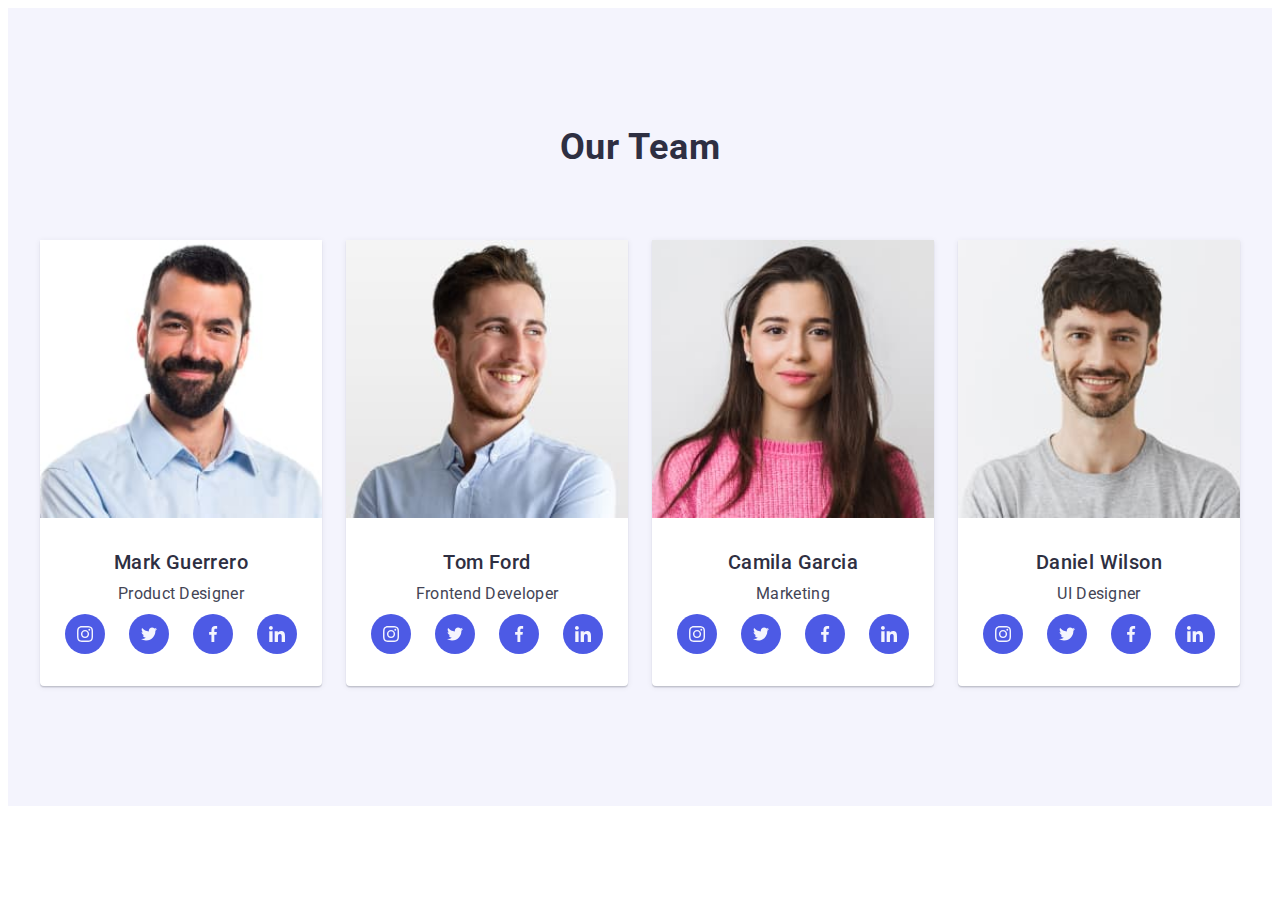
==== index.html @ 643370dd "+" ====
<!DOCTYPE html>
<html lang="en">
  <head>
    <meta charset="UTF-8" />
    <meta http-equiv="X-UA-Compatible" content="IE=edge" />
    <meta name="viewport" content="width=device-width, initial-scale=1.0" />
    <title>Studio</title>
    <link rel="preconnect" href="https://fonts.googleapis.com" />
    <link rel="preconnect" href="https://fonts.gstatic.com" crossorigin />
    <link
      href="https://fonts.googleapis.com/css2?family=Raleway:wght@800&family=Roboto:wght@400;500;700;900&display=swap"
      rel="stylesheet"
    />
    <link
      rel="stylesheet"
      href="https://cdnjs.cloudflare.com/ajax/libs/modern-normalize/1.1.0/modern-normalize.min.css"
      integrity="sha512-wpPYUAdjBVSE4KJnH1VR1HeZfpl1ub8YT/NKx4PuQ5NmX2tKuGu6U/JRp5y+Y8XG2tV+wKQpNHVUX03MfMFn9Q=="
      crossorigin="anonymous"
      referrerpolicy="no-referrer"
    />
    <link rel="stylesheet" href="./css/style.css" />
    <link rel="stylesheet" href="./css/mobile.css" />
    <link rel="stylesheet" href="./css/tablet.css" />
    <link rel="stylesheet" href="./css/desktop.css" />
  </head>
  <body>
    <!-- <header class="header">
      <div class="container header-container">
        <nav class="header-navigation">
          <a class="header-logo" href="./index.html"
            >WEB<span class="header-logo-link">STUDIO</span></a
          >

          <ul class="header-list">
            <li class="header-item list">
              <a class="header-link current link" href="./index.html">Studio</a>
            </li>
            <li class="header-item list">
              <a class="header-link link" href="./portfolio.html">Portfolio</a>
            </li>
            <li class="header-item list">
              <a class="header-link link" href="">Contacts</a>
            </li>
          </ul>
        </nav>
        <button type="button" class="mobile-menu-open"></button>
        <svg class="mobile-menu-open-icon" width="30" height="19">
          <use href="./images/icons.svg#icon-menu"></use>
        </svg>
        <address>
          <ul class="header-address list">
            <li>
              <a
                class="header-address-item link"
                href="mailto:info@devstudio.com"
                >info@devstudio.com</a
              >
            </li>
            <li>
              <a class="header-address-item link" href="tel:+110001111111"
                >+11 (000) 111-11-11</a
              >
            </li>
          </ul>
        </address>
      </div>
    </header> -->

    <main>
      <!--Hero section 1-->
      <!-- <section class="hero">
        <div class="container">
          <h1 class="hero-title">Effective Solutions for Your Business</h1>
          <button class="hero-button" type="button" data-modal-open>
            Order Service
          </button>
        </div>
      </section> -->

      <!--Section 2-->
      <!-- <section class="values">
        <div class="container">
          <h2 class="values-title visually-hidden">Values</h2>
          <ul class="values-list list">
            <li class="values-item">
              <div class="values-block-icon">
                <svg class="values-item-icons" width="64" height="64">
                  <use href="./images/icons.svg#icon-antenna"></use>
                </svg>
              </div>
              <h3 class="values-subtitle">Strategy</h3>
              <p class="values-text">
                Our goal is to identify the business problem to walk away with
                the perfect and creative solution.
              </p>
            </li>
            <li class="values-item">
              <div class="values-block-icon">
                <svg class="values-item-icons" width="64" height="64">
                  <use href="./images/icons.svg#icon-clock"></use>
                </svg>
              </div>
              <h3 class="values-subtitle">Punctuality</h3>
              <p class="values-text">
                Bring the key message to the brand's audience for the best price
                within the shortest possible time.
              </p>
            </li>
            <li class="values-item">
              <div class="values-block-icon">
                <svg class="values-item-icons" width="64" height="64">
                  <use href="./images/icons.svg#icon-diagram"></use>
                </svg>
              </div>
              <h3 class="values-subtitle">Diligence</h3>
              <p class="values-text">
                Research and confirm brands that present the strongest digital
                growth opportunities and minimize risk.
              </p>
            </li>
            <li class="values-item">
              <div class="values-block-icon">
                <svg class="values-item-icons" width="64" height="64">
                  <use href="./images/icons.svg#icon-astronaut"></use>
                </svg>
              </div>
              <h3 class="values-subtitle">Technologies</h3>
              <p class="values-text">
                Design practice focused on digital experiences. We bring forth a
                deep passion for problem-solving.
              </p>
            </li>
          </ul>
        </div>
      </section> -->

      <!--Section 3-->
      <!-- <section class="doing">
        <div class="container">
          <h2 class="doing-title">What are we doing</h2>
          <ul class="doing-list list">
            <li class="doing-item">
              <img src="./images/rectangle1.jpg" alt="monitor" width="360" />
            </li>
            <li class="doing-item">
              <img src="./images/rectangle2.jpg" alt="mobiles" width="360" />
            </li>
            <li class="doing-item">
              <img
                src="./images/rectangle3.jpg"
                alt="mobile in hand"
                width="360"
              />
            </li>
          </ul>
        </div>
      </section> -->

      <!-- Section 4-->
      <section class="team">
        <div class="container">
          <h2 class="team-title">Our Team</h2>
          <div class="team-mob">
            <ul class="team-list list">
              <li class="team-item">
                <img
                  src="./images/markguerrero.jpg"
                  alt="Mark Guerrero"
                  width="264"
                />
                <div class="team-item-wrap">
                  <h3 class="team-subtitle">Mark Guerrero</h3>
                  <p class="team-text">Product Designer</p>
                  <ul class="team-soc-list list">
                    <li class="team-soc-item">
                      <a class="team-soc-link link" href>
                        <svg class="team-soc-icon" width="16" height="16">
                          <use href="./images/icons.svg#icon-instagram"></use>
                        </svg>
                      </a>
                    </li>
                    <li class="team-soc-item">
                      <a class="team-soc-link link" href>
                        <svg class="team-soc-icon" width="16" height="16">
                          <use href="./images/icons.svg#icon-twitter"></use>
                        </svg>
                      </a>
                    </li>
                    <li class="team-soc-item">
                      <a class="team-soc-link link" href>
                        <svg class="team-soc-icon" width="16" height="16">
                          <use href="./images/icons.svg#icon-facebook"></use>
                        </svg>
                      </a>
                    </li>
                    <li class="team-soc-item">
                      <a class="team-soc-link link" href>
                        <svg class="team-soc-icon" width="16" height="16">
                          <use href="./images/icons.svg#icon-linkedin"></use>
                        </svg>
                      </a>
                    </li>
                  </ul>
                </div>
              </li>
              <li class="team-item">
                <img src="./images/tomford.jpg" alt="Tom Ford" width="264" />
                <div class="team-item-wrap">
                  <h3 class="team-subtitle">Tom Ford</h3>
                  <p class="team-text">Frontend Developer</p>
                  <ul class="team-soc-list list">
                    <li class="team-soc-item">
                      <a class="team-soc-link link" href>
                        <svg class="team-soc-icon" width="16" height="16">
                          <use href="./images/icons.svg#icon-instagram"></use>
                        </svg>
                      </a>
                    </li>
                    <li class="team-soc-item">
                      <a class="team-soc-link link" href>
                        <svg class="team-soc-icon" width="16" height="16">
                          <use href="./images/icons.svg#icon-twitter"></use>
                        </svg>
                      </a>
                    </li>
                    <li class="team-soc-item">
                      <a class="team-soc-link link" href>
                        <svg class="team-soc-icon" width="16" height="16">
                          <use href="./images/icons.svg#icon-facebook"></use>
                        </svg>
                      </a>
                    </li>
                    <li class="team-soc-item">
                      <a class="team-soc-link link" href>
                        <svg class="team-soc-icon" width="16" height="16">
                          <use href="./images/icons.svg#icon-linkedin"></use>
                        </svg>
                      </a>
                    </li>
                  </ul>
                </div>
              </li>
              <li class="team-item">
                <img
                  src="./images/camilagarcia.jpg"
                  alt="Camila Garcia"
                  width="264"
                />
                <div class="team-item-wrap">
                  <h3 class="team-subtitle">Camila Garcia</h3>
                  <p class="team-text">Marketing</p>
                  <ul class="team-soc-list list">
                    <li class="team-soc-item">
                      <a class="team-soc-link link" href>
                        <svg class="team-soc-icon" width="16" height="16">
                          <use href="./images/icons.svg#icon-instagram"></use>
                        </svg>
                      </a>
                    </li>
                    <li class="team-soc-item">
                      <a class="team-soc-link link" href>
                        <svg class="team-soc-icon" width="16" height="16">
                          <use href="./images/icons.svg#icon-twitter"></use>
                        </svg>
                      </a>
                    </li>
                    <li class="team-soc-item">
                      <a class="team-soc-link link" href>
                        <svg class="team-soc-icon" width="16" height="16">
                          <use href="./images/icons.svg#icon-facebook"></use>
                        </svg>
                      </a>
                    </li>
                    <li class="team-soc-item">
                      <a class="team-soc-link link" href>
                        <svg class="team-soc-icon" width="16" height="16">
                          <use href="./images/icons.svg#icon-linkedin"></use>
                        </svg>
                      </a>
                    </li>
                  </ul>
                </div>
              </li>
              <li class="team-item">
                <img
                  src="./images/danielwilson.jpg"
                  alt="Daniel Wilson"
                  width="264"
                />
                <div class="team-item-wrap">
                  <h3 class="team-subtitle">Daniel Wilson</h3>
                  <p class="team-text">UI Designer</p>
                  <ul class="team-soc-list list">
                    <li class="team-soc-item">
                      <a class="team-soc-link link" href>
                        <svg class="team-soc-icon" width="16" height="16">
                          <use href="./images/icons.svg#icon-instagram"></use>
                        </svg>
                      </a>
                    </li>
                    <li class="team-soc-item">
                      <a class="team-soc-link link" href>
                        <svg class="team-soc-icon" width="16" height="16">
                          <use href="./images/icons.svg#icon-twitter"></use>
                        </svg>
                      </a>
                    </li>
                    <li class="team-soc-item">
                      <a class="team-soc-link link" href>
                        <svg class="team-soc-icon" width="16" height="16">
                          <use href="./images/icons.svg#icon-facebook"></use>
                        </svg>
                      </a>
                    </li>
                    <li class="team-soc-item">
                      <a class="team-soc-link link" href>
                        <svg class="team-soc-icon" width="16" height="16">
                          <use href="./images/icons.svg#icon-linkedin"></use>
                        </svg>
                      </a>
                    </li>
                  </ul>
                </div>
              </li>
            </ul>
          </div>
        </div>
      </section>

      <!--Section 5-->
      <!-- <section class="customers">
        <div class="container">
          <h2 class="customers-title">Customers</h2>
          <ul class="customers-list list">
            <li class="customers-item">
              <a class="customers-link link" href>
                <svg class="customers-icon" width="104" height="56">
                  <use href="images/icons.svg#icon-Logo1"></use>
                </svg>
              </a>
            </li>
            <li class="customers-item">
              <a class="customers-link link" href>
                <svg class="customers-icon" width="104" height="56">
                  <use href="images/icons.svg#icon-Logo2"></use>
                </svg>
              </a>
            </li>
            <li class="customers-item">
              <a class="customers-link link" href>
                <svg class="customers-icon" width="104" height="56">
                  <use href="images/icons.svg#icon-Logo3"></use>
                </svg>
              </a>
            </li>
            <li class="customers-item">
              <a class="customers-link link" href>
                <svg class="customers-icon" width="104" height="56">
                  <use href="images/icons.svg#icon-Logo4"></use>
                </svg>
              </a>
            </li>
            <li class="customers-item">
              <a class="customers-link link" href>
                <svg class="customers-icon" width="104" height="56">
                  <use href="images/icons.svg#icon-Logo5"></use>
                </svg>
              </a>
            </li>
            <li class="customers-item">
              <a class="customers-link link" href>
                <svg class="customers-icon" width="104" height="56">
                  <use href="images/icons.svg#icon-Logo6"></use>
                </svg>
              </a>
            </li>
          </ul>
        </div>
      </section> -->
    </main>

    <!-- <div class="backdrop is-hidden" data-modal>
      <div class="modal">
        <button type="button" class="backdrop-close" data-modal-close>
          <svg class="backdrop-icons" width="8" height="8">
            <use href="./images/icons.svg#icon-close"></use>
          </svg>
        </button>
        <p class="modal-title">Leave your contacts and we will call you back</p>
        <form class="modal-form">
          <div class="modal-field">
            <label class="input-text" for="user-name">Name</label>
            <div class="input-wrap">
              <input
                type="text"
                name="user-name"
                id="user-name"
                class="modal-input"
              />
              <svg class="modal-icon" width="18" height="18">
                <use href="./images/icons.svg#icon-person-name"></use>
              </svg>
            </div>
          </div>
          <div class="modal-field">
            <label class="input-text" for="user-tel">Phone</label>
            <div class="input-wrap">
              <input
                type="tel"
                name="user-tel"
                id="user-tel"
                class="modal-input"
              />
              <svg class="modal-icon" width="18" height="24">
                <use href="./images/icons.svg#icon-phone"></use>
              </svg>
            </div>
          </div>
          <div class="modal-field">
            <label class="input-text" for="user-email">Email</label>
            <div class="input-wrap">
              <input
                type="email"
                name="user-email"
                id="user-email"
                class="modal-input"
              />
              <svg class="modal-icon" width="18" height="24">
                <use href="./images/icons.svg#icon-email"></use>
              </svg>
            </div>
          </div>
          <div class="modal-field">
            <label class="input-text" for="user-text">Comment</label>
            <textarea
              name="user-text"
              class="modal-note"
              placeholder="Text input"
              id="user-text"
            ></textarea>
          </div>
          <div class="modal-field">
            <input
              class="input-check visually-hidden"
              type="checkbox"
              name="user-confirm"
              value="true"
              id="user-confirm"
            />
            <label class="check-text" for="user-confirm">
              <span>
                <svg class="check-icon" width="10" height="8">
                  <use href="./images/icons.svg#icon-vector"></use>
                </svg>
              </span>
              I accept the terms and conditions of the
              <a class="policy-link" href=""> Privacy Policy</a></label
            >
          </div>

          <button type="submit" class="btn-send">Send</button>
        </form>
      </div>
    </div> -->

    <!-- <footer class="footer">
    
      <div class="container footer-container">
        <div class="footer-logo">
          <a class="footer-navigation" href="./index.html"
            >WEB<span class="footer-navigation-link">STUDIO</span></a
          >
          <p class="footer-text">
            Increase the flow of customers and sales for your business with
            digital marketing & growth solutions.
          </p>
        </div>

        <div class="footer-social">
          <h3 class="footer-subtitle">Social media</h3>
          <ul class="footer-soc-list list">
            <li class="footer-soc-item">
              <a class="footer-soc-link link" href>
                <svg class="footer-soc-icon" width="24" height="24">
                  <use href="./images/icons.svg#icon-instagram"></use>
                </svg>
              </a>
            </li>
            <li class="footer-soc-item">
              <a class="footer-soc-link link" href>
                <svg class="footer-soc-icon" width="24" height="24">
                  <use href="./images/icons.svg#icon-twitter"></use>
                </svg>
              </a>
            </li>
            <li class="footer-soc-item">
              <a class="footer-soc-link link" href>
                <svg class="footer-soc-icon" width="24" height="24">
                  <use href="./images/icons.svg#icon-facebook"></use>
                </svg>
              </a>
            </li>
            <li class="footer-soc-item">
              <a class="footer-soc-link link" href>
                <svg class="footer-soc-icon" width="24" height="24">
                  <use href="./images/icons.svg#icon-linkedin"></use>
                </svg>
              </a>
            </li>
          </ul>
        </div>

        <div class="footer-subscribe">
          <p class="subscribe-title">Subscribe</p>
          <form class="subscribe-form">
            <input
              class="subscribe-input"
              type="email"
              name="subscribe-email"
              placeholder="E-mail"
              required
            />
            <button type="submit" class="btn-subscribe">
              Subscribe
              <svg class="subscribe-icon" width="24" height="20">
                <use href="./images/icons.svg#icon-send"></use>
              </svg>
            </button>
          </form>
        </div>
      </div>
    </footer> -->
    <script src="./js/modal.js"></script>
  </body>
</html>
---- css/style.css ----
/* основний колір тексту #434455 */
/* вторинний колір тексту #2E2F42 */
/* колір кнопок та Веб IRIS #4D5AE5 */
/* білий #FFFFFF */
/* CLOUD #F4F4FD */
/* CORNFLOWER текст у футері #E7E9FC */
/* акцент ALL #404BBF */
/* основний колір фону #E5E5E5 */
/* вторинний колір фону #FFFFFF */

p,
h1,
h2,
h3,
h4,
h5,
h6 {
    margin: 0;
}

ul {
    margin: 0;
    padding-left: 0;
}

img {
display: block;
min-width: 100%;
height: auto;
}

/* BODY */

body {
    font-family: 'Roboto', sans-serif;
    color: #434455;
    background-color: #fff;
}

.container {
    width: 100%;
    /* max-width: 1158px; */
    padding: 0 15px;
    margin: 0 auto;
    /* outline: 2px solid brown; */
}

.list {
    list-style: none;
}

.link {
    text-decoration: none;
}

:root {
    --hero-title-color: #ffffff;
    --main-color-title: #2E2F42;
    --main-color-subtitle: #2E2F42;
    --main-color-text: #434455;
    --active-color: #404BBF;
    --accent-color: #4D5AE5;
}

.visually-hidden {
    position: absolute;
    white-space: nowrap;
    width: 1px;
    height: 1px;
    overflow: hidden;
    border: 0;
    padding: 0;
    clip: rect(0 0 0 0);
    clip-path: inset(50%);
    margin: -1px;
}
/* ----------------------------- HEADER ------------------------- */

.header {
    background-color: #fff;
    padding-top: 24px;
    padding-bottom: 24px;
    border-bottom: 1px solid #E7E9FC;
}
.header-container {
    display: flex;
    align-items: center;
}

.header-navigation {
    display: flex;
    margin-right: auto;
}
/* logo */
.header-logo {
        font-family: 'Raleway', sans-serif;
        font-weight: 800;
        font-size: 18px;
        line-height: 1.33;
        color: var(--accent-color, #4D5AE5);
        text-decoration: none;
        }

.header-logo-link {
        font-family: 'Raleway', sans-serif;
        font-weight: 800;
        font-size: 18px;
        line-height: 1.33;
        color: #2E2F42;
        margin-right: 76px;
        }

.header-list{
    display: flex;
    gap: 40px;
}

/* .header-item {} */

.header-link {
    font-weight: 500;
    font-size: 16px;
    line-height: 1.5;
    letter-spacing: 0.02em;
    color: #2E2F42;
    position: relative;
    transition-property: color;
    transition-duration: 250ms;
    transition-timing-function: cubic-bezier(0.4, 0, 0.2, 1);
}

.header-link:is(:hover, :focus) {
color: #404BBF;
}

.header-link.current {
    color: var(--active-color);
}

.header-link.current::after {
content: "";
width: 100%;
height: 4px;
position: absolute;
background: #404BBF;
border-radius: 2px;
top: 44px;
left: 0;
}
   

.header-address {
    font-style: normal;
    display: flex;
    gap: 40px;
}

.header-address-item {
        font-size: 16px;
        line-height: 1.5;
        letter-spacing: 0.02em;
        color: #434455;
        font-style: normal;
        text-decoration: none;
        transition-property: color;
        transition-duration: 250ms;
        transition-timing-function: cubic-bezier(0.4, 0, 0.2, 1);
}

.header-address-item:is(:hover, :focus) {
    color: #404BBF;
}

/* ----------------------------- STUDIO ------------------------- */

/* ----------------------------- HERO ---------------------------*/

.hero {
    padding-top: 188px;
    padding-bottom: 188px;
    max-width: 1440px;
    background-color: #2E2F42;
    background-image: linear-gradient(
       rgba(46, 47, 66, 0.7), 
       rgba(46, 47, 66, 0.7)
       ), url(../images/hero-bg.jpg);
    background-repeat: no-repeat;
    background-position:center;
    background-size: cover;
    margin: 0 auto;
}

.hero-title {
    font-size: 56px;
    line-height: 1.07;
    letter-spacing: 0.02em;
    color: var(--hero-title-color, #FFFFFF);
    max-width: 524px;
    text-align: center;
    display: block;
    margin: 0 auto 48px;
    } 

.hero-button {
    min-width: 169px;
    height: 56px;
    font-family: inherit;
    font-weight: 500;
    font-size: 16px;
    line-height: 1.5;
    letter-spacing: 0.04em;
    color: #FFFFFF;
    background-color: var(--accent-color, #4D5AE5);
    border-color: #4D5AE5;
    border-radius: 4px;   
    display: block;
    margin: 0 auto;
    transition-property: background-color, cursor;
    transition-duration: 5s;
    transition-timing-function: cubic-bezier(0.4, 0, 0.2, 1);
    }

.hero-button:is(:hover, :focus) {
    background-color: #404BBF;
    cursor: pointer;
   }

.backdrop {
    position: fixed;
    top: 0;
    left: 0;
    width: 100%;
    height: 100%;
    background-color: rgba(46, 47, 66, 0.4);
    transition: opacity 300ms linear, visibility 300ms linear;
}

.backdrop.is-hidden {
    opacity: 0;
    visibility: hidden;
    pointer-events: none;
}

.modal {
    position: absolute;
    top: 50%;
    left: 50%;
    transform: translate(-50%, -50%) scale(1);
    width: 408px;
    min-height: 576px;
    padding: 24px;
    background: #FCFCFC;
    box-shadow: 0px 1px 1px rgba(0, 0, 0, 0.14), 0px 1px 3px rgba(0, 0, 0, 0.12), 0px 2px 1px rgba(0, 0, 0, 0.2);
    border-radius: 4px;
    transition: transform 300ms linear;
}
.backdrop.is-hidden .modal {
    transform: translate(-50%, -50%) scaleX(0);
}

.backdrop-close {
    display: flex;
    width: 24px;
    height: 24px;
    background: #E7E9FC;
    border: 1px solid rgba(0, 0, 0, 0.1);
    border-radius: 50%;
    justify-content: center;
    align-items: center;
    margin-left: auto;
    margin-bottom: 32px;
    padding: 0;
    transition-property: background, fill;
    transition-duration: 250ms;
    transition-timing-function: cubic-bezier(0.4, 0, 0.2, 1);
 }

  .backdrop-close:is(:hover, :focus) {
    background: #404BBF;
    fill: #fff;
 }

 .modal-title {
    font-weight: 500;
    font-size: 16px;
    line-height: 1.5;
    text-align: center;
    letter-spacing: 0.02em;
    color: var(--main-color-title);
    margin-bottom: 16px;
 }

 .modal-field{
    margin-bottom: 8px;
 }
 .input-wrap{
    position: relative;
}
.modal-input{
    width: 360px;
    height: 40px;
    font-size: 12px;
    line-height: 1.17;
    letter-spacing: 0.04em;
    color: rgba(117, 117, 117, 0.5);
    border: 1px solid rgba(33, 33, 33, 0.2);
    border-radius: 4px;
    background: transparent;
    padding-left: 50px;
    outline: transparent;
    transition-property: border-color;
    transition-duration: 250ms;
    transition-timing-function: cubic-bezier(0.4, 0, 0.2, 1);
    margin-top: 4px;
}

.modal-input:focus{
    border-color:var(--accent-color)
}

.modal-input:focus + .modal-icon{
    fill: var(--accent-color)
}

.modal-icon {
    position: absolute;
    left: 19px;
    top: 50%;
    transform: translatey(-50%);
    transition-property: fill;
    transition-duration: 250ms;
    transition-timing-function: cubic-bezier(0.4, 0, 0.2, 1);
}

.modal-note{
    width: 100%;
    height: 120px;
    border: 1px solid rgba(33, 33, 33, 0.2);
    border-radius: 4px;
    background: transparent;
    font-size: 12px;
    line-height: 1.17;
    letter-spacing: 0.04em;
    color: rgba(117, 117, 117, 0.5);
    padding: 8px 16px;
    resize: none;
    outline: transparent;
    transition-property: border-color;
    transition-duration: 250ms;
    transition-timing-function: cubic-bezier(0.4, 0, 0.2, 1);
    }

.modal-note:focus{
    border-color:var(--accent-color)
}

.input-text{
    font-size: 12px;
    line-height: 1.17;
    letter-spacing: 0.04em;
    color: #8E8F99;
  }

/* .terms-confirm{
} */

.check-text{
    font-size: 12px;
    line-height: 1.17;
    letter-spacing: 0.04em;
    color: #757575;
    display: flex;
    align-items: center;
    justify-content: center;
        }

.check-text span{
    width: 16px;
    height: 16px;
    border: 1.25px solid #2E2F42;
    border-radius: 2px;
    margin-right: 8px;
    display: flex;
    align-items: center;
    justify-content: center;
    fill: transparent;
    }

.input-check:checked + .check-text span{
    background-color: var(--active-color);
    border: none;
    fill: #F4F4FD;
}

.policy-link{
    font-size: 12px;
    line-height: 1.33;
    letter-spacing: 0.04em;
    text-decoration: none;
    text-decoration-line: underline;
    color: #4D5AE5;
    padding-left: 4px;
   }

.btn-send{
    min-width: 169px;
    height: 56px;
    font-family: inherit;
    font-size: 16px;
    line-height: 1.5;
    letter-spacing: 0.04em;
    color: #FFFFFF;
    background-color: var(--accent-color, #4D5AE5);
    border-color: #4D5AE5;
    border-radius: 4px;   
    display: block;
    margin: 0 auto;
    margin-top: 24px;
    align-items: center;
    justify-content: center;
    transition-property: cursor;
    transition-duration: 250ms;
    transition-timing-function: cubic-bezier(0.4, 0, 0.2, 1);
    outline: none;
        }

.btn-send:is(:hover, :focus) {
    cursor: pointer;
}
  /* -----------------------------Section VALUES - 2 ----------------------------- */

.values {
    padding-top: 120px;
    padding-bottom: 120px;
    margin: 0 auto;
}

/* .values-title {} */

.values-list {
    display: flex;
    gap: 24px;
}

.values-item {
    max-width: 264px;
    height: 112px;
}
.values-block-icon {
display: flex;
width: 100%;
height: 100%;
margin-bottom: 8px;
background: #F4F4FD;
justify-content: center;
align-items: center;
}

/* .values-item-icons {
   } */

.values-subtitle {
    font-weight: 500;
    font-size: 20px;
    line-height: 1.2;
    letter-spacing: 0.02em;
    color: var(--main-color-subtitle, #2E2F42);
    margin-bottom: 8px;
}

.values-text {
    font-size: 16px;
    line-height: 1.5;
    letter-spacing: 0.02em;
    color: var(--main-color-text, #434455);
}
/* ----------------------------- Section DOING - 3 -----------------------------*/

.doing {
    padding-top: 120px;
    padding-bottom: 120px;
    margin: 0 auto;
}

.doing-title {
    font-size: 36px;
    line-height: 1.11;
    letter-spacing: 0.02em;
    color: var(--main-color-title, #2E2F42);
    margin-bottom: 72px;
    text-align: center;
}
    
.doing-list {
    display: flex;
    gap:24px;
    } 

/* .doing-item {} */

/* ----------------------------- Section TEAM - 4 ----------------------------- */

.team {
    background: #F4F4FD;
    padding-top: 120px;
    padding-bottom: 120px;
    margin: 0 auto;
}

.team-title {
    font-size: 36px;
    line-height: 1.11;
    letter-spacing: 0.02em;
    color: var(--main-color-title, #2E2F42);
    margin-bottom: 72px;
    text-align: center;
}

/* .team-mob {
    display: block;
    width: 264px;
    margin: 0 auto;
} */

.team-list {
    display: flex;
    flex-wrap: wrap;
    gap: 24px;
        }

.team-item {
    width: 100%;
    background: #FFFFFF;
    box-shadow: 0px 1px 6px rgba(46, 47, 66, 0.08), 0px 1px 1px rgba(46, 47, 66, 0.16), 0px 2px 1px rgba(46, 47, 66, 0.08);
    border-radius: 0px 0px 4px 4px;
}

.team-item-wrap {
    padding-top: 32px;
    padding-bottom: 32px;
    text-align: center;
 }

 .team-subtitle {
    font-weight: 500;
    font-size: 20px;
    line-height: 1.2;
    letter-spacing: 0.02em;
    color: var(--main-color-subtitle, #2E2F42);
    margin-bottom: 8px;
}

.team-text {
    font-size: 16px;
    line-height: 1.5;
    letter-spacing: 0.02em;
    color: var(--main-color-text, #434455);
    margin-bottom: 8px;
}

.team-soc-list {
    display: flex;
    justify-content: center;
    gap: 24px;
}

.team-soc-item {
    width: 40px;
    height: 40px;
}

.team-soc-link {
    display: flex ;
    width: 100%;
    height: 100%;
    border-radius: 50%;
    justify-content: center;
    align-items: center;
    background-color:var(--accent-color);
    transition-property: background-color;
    transition-duration: 250ms;
    transition-timing-function: cubic-bezier(0.4, 0, 0.2, 1);
}

.team-soc-icon { 
    fill: #F4F4FD;
}

.team-soc-link:is(:hover, :focus) {
  background-color:var(--active-color); 
}



/* ----------------------------- CUSTOMERS -------------------------- */

.customers {
    padding-top: 130px;
    padding-bottom: 120px;
    background: #fff;
    margin: 0 auto;
}

.customers-title {
    font-size: 36px;
    line-height: 1.11;
    text-align: center;
    letter-spacing: 0.02em;
    color: #2E2F42; 
    margin-bottom: 72px;
}
.customers-list {
    display: flex;
    gap: 24px;
}
.customers-item {
    width: calc((100% - 120px) / 6);
    height: 88px;
    
}
.customers-link {
    width: 100%;
    height: 100%;
    border: 1px solid #8E8F99;
    border-radius: 5px;
    display: flex;
    align-items: center;
    justify-content: center;
    color: #8E8F99;
    transition-property: border-color, color;
    transition-duration: 250ms;
    transition-timing-function: cubic-bezier(0.4, 0, 0.2, 1);
}

.customers-icon {
    fill: currentColor;
}

.customers-link:is(:hover, :focus) {
  border-color: var(--active-color);
  color: var(--active-color);
}

/* ----------------------------- FOOTER ----------------------------- */

.footer {
    background-color: #2E2F42;
    padding-top: 100px;
    padding-bottom: 100px;
    margin: 0 auto;
}

.footer-container {
    display: flex;
}
.footer-logo {
margin-right: 120px;
}

.footer-list {
    margin-right: 120px;
}
.footer-navigation {
    font-family: 'Raleway', sans-serif;
    font-weight: 800;
    font-size: 18px;
    line-height: 1.33;
    color: var(--accent-color, #4D5AE5);
    text-decoration: none;
       }

.footer-navigation-link {
    font-family: 'Raleway', sans-serif;
    font-weight: 800;
    font-size: 18px;
    line-height: 1.17;
    letter-spacing: 0.03em;
    color: #F4F4FD;
       }

.footer-text {
    font-size: 16px;
    line-height: 1.5;
    letter-spacing: 0.02em;
    color: #E7E9FC; 
    max-width: 264px;
    margin-top: 16px;
}

.footer-social {
display: block;
}
.footer-subtitle {
    font-weight: 500;
    font-size: 16px;
    line-height: 1.5;
    letter-spacing: 0.02em;
    color: #FFFFFF;
    margin-bottom: 16px;
}

.footer-soc-list {
    display: flex;
    justify-content: center;
    gap: 16px;
}

.footer-soc-item {
    width: 40px;
    height: 40px;
}

.footer-soc-link {
    display: flex ;
    width: 100%;
    height: 100%;
    border-radius: 50%;
    justify-content: center;
    align-items: center;
    background-color: rgba(255, 255, 255, 0.1);
    transition-property: background-color;
    transition-duration: 250ms;
    transition-timing-function: cubic-bezier(0.4, 0, 0.2, 1);
}

.footer-soc-icon {
    fill: #F4F4FD;
}

.footer-soc-link:is(:hover, :focus) {
  background-color:rgba(49, 208, 170, 1); 
}

.footer-subscribe{
   margin-left: 80px;
    }

.subscribe-title{
    font-size: 16px;
    line-height: 1.5;
    letter-spacing: 0.02em;
    color: #FFFFFF;
    margin-bottom: 16px;
}

.subscribe-form{
    display: flex;
    }

.subscribe-input{
    display: flex;
    width: 264px;
    height: 40px;
    border: 1px solid rgba(255, 255, 255, 0.3);
    border-radius: 4px;
    background-color: transparent;
    font-size: 12px;
    line-height: 2;
    align-items: center;
    letter-spacing: 0.04em;
    color: rgba(255, 255, 255, 0.6);
    /* outline: transparent; */
    padding: 8px 16px;
    margin-right: 24px;
   }

/* .subscribe-input:focus{
   outline: none;
} */

.btn-subscribe{
    min-width: 165px;
    height: 40px;
    background: var(--accent-color);
    border: none;
    border-radius: 4px;
    display: flex;
    font-size: 16px;
    line-height: 1.5;
    letter-spacing: 0.04em;
    color: #FFFFFF;
    justify-content: center;
    align-items: center;
    padding-left: 24px;
    gap: 16px;
    transition-property: cursor, background-color;
    transition-duration: 250ms;
    transition-timing-function: cubic-bezier(0.4, 0, 0.2, 1);
      }

.btn-subscribe:is(:hover, :focus) {
    cursor: pointer;
    background-color: var(--active-color);
   
}

.subscribe-icon{
  margin-right: auto;
  fill: #FFFFFF;
   }

/* ----------------------------- PORTFOLIO -----------------------------*/

/* ----------------------------- Section -----------------------------*/

/* ----------------------------- FILTERS -----------------------------*/
.filters {
    padding-top: 96px;
    padding-bottom: 120px;
}

/* .filters-title {} */

.filters-list {
    margin-bottom: 72px;
    /* border: 1px solid orange; */
    display: flex;
    gap: 24px;
    justify-content: center;
    }

/* .filters-item {} */

.filters-button {
    background: #F4F4FD;
    font-family: inherit;
    font-weight: 500;
    font-size: 16px;
    line-height: 1.5;
    letter-spacing: 0.04em;
    color: var(--accent-color, #4D5AE5);
    border: 1px solid #E7E9FC;
    border-radius: 4px;
    padding: 12px 24px;
    transition-property: background, color, cursor, box-shadow;
    transition-duration: 250ms;
    transition-timing-function: cubic-bezier(0.4, 0, 0.2, 1);
}

.filters-button:is(:hover, :focus) {
    background: #404BBF;
    color: #FFFFFF;
    cursor: pointer;
    box-shadow: 0px 3px 1px rgba(0, 0, 0, 0.1), 0px 2px 1px rgba(0, 0, 0, 0.08), 0px 2px 2px rgba(0, 0, 0, 0.12);
}

/* ----------------------------- FINGERS -----------------------------*/

.finger-list {
    /* border: 1px solid tomato; */
    display: flex;
    flex-wrap: wrap;
    column-gap: 24px;
    row-gap: 48px;
   }

.finger-item {
    position: relative;
    background-color: #fff;
    width: calc((100% - 48px) / 3);
    /* border-right: 1px solid #fce7e7;
    border-bottom: 1px solid #fce7e7;
    border-left: 1px solid #fce7e7; */
    border: 1px solid #E7E9FC;
    transition-property: box-shadow;
    transition-duration: 250ms;
    transition-timing-function: cubic-bezier(0.4, 0, 0.2, 1);
        }

.finger-item:hover {
    box-shadow: 0px 1px 6px rgba(46, 47, 66, 0.08), 0px 1px 1px rgba(46, 47, 66, 0.16), 0px 2px 1px rgba(46, 47, 66, 0.08);
}

.finger-item:hover .finger-cover-text{
    transform: translateY(0);
}

.finger-item-wrap {
    padding-top: 32px;
    padding-bottom: 32px;
    padding-left: 16px;
}

.finger-cover-wrap {
position: relative;
overflow: hidden;
}

.finger-cover-text {
position: absolute;
top: 0;
padding: 40px 32px 64px;
font-size: 16px;
line-height: 1.5;
letter-spacing: 0.02em;
color: #F4F4FD;
background: #4D5AE5;
height: 100%;
transform: translateY(100%);
transition: transform 250ms linear;
}

.finger-subtitle {
    font-weight: 500;
    font-size: 20px;
    line-height: 1.2;
    letter-spacing: 0.02em;
    color: var(--main-color-subtitle, #2E2F42);
    margin-bottom: 8px;
}

.finger-text {
    font-size: 16px;
    line-height: 1.5;
    letter-spacing: 0.02em;
    color: var(--main-color-text, #434455);
}
---- css/mobile.css ----
@media screen and (min-width: 480px) {
  .container {
    max-width: 428px;
      }
}
---- css/tablet.css ----
@media screen and (min-width: 768px) {
  .container {
    max-width: 738px;

  }
  }
.team > .container {
    max-width: 552px;
}

.team-item {
    width: calc((100% - 24px) / 2);
}
---- css/desktop.css ----
@media screen and (min-width: 1200px) {
  .container {
    max-width: 1200px;
  }
}

.team > .container {
    max-width: 1200px;
}

.team-item {
    width: calc((100% - 72px) / 4);
}

/* 

.team {
    background: #F4F4FD;
    padding-top: 96px;
    padding-bottom: 128px;
    margin: 0 auto;
}

.team-title {
    font-size: 36px;
    line-height: 1.11;
    letter-spacing: 0.02em;
    color: var(--main-color-title, #2E2F42);
    margin-bottom: 72px;
    text-align: center;
}

.team-list {
    display: flex;
    gap: 24px;
        }

.team-item {
    width: 100%;
    background: #FFFFFF;
    box-shadow: 0px 1px 6px rgba(46, 47, 66, 0.08), 0px 1px 1px rgba(46, 47, 66, 0.16), 0px 2px 1px rgba(46, 47, 66, 0.08);
    border-radius: 0px 0px 4px 4px;
}

.team-item-wrap {
    padding-top: 32px;
    padding-bottom: 32px;
    text-align: center;
 }

 .team-subtitle {
    font-weight: 500;
    font-size: 20px;
    line-height: 1.2;
    letter-spacing: 0.02em;
    color: var(--main-color-subtitle, #2E2F42);
    margin-bottom: 8px;
}

.team-text {
    font-size: 16px;
    line-height: 1.5;
    letter-spacing: 0.02em;
    color: var(--main-color-text, #434455);
    margin-bottom: 8px;
}

.team-soc-list {
    display: flex;
    justify-content: center;
    gap: 24px;
}

.team-soc-item {
    width: 40px;
    height: 40px;
}

.team-soc-link {
    display: flex ;
    width: 100%;
    height: 100%;
    border-radius: 50%;
    justify-content: center;
    align-items: center;
    background-color:var(--accent-color);
    transition-property: background-color;
    transition-duration: 250ms;
    transition-timing-function: cubic-bezier(0.4, 0, 0.2, 1);
}

.team-soc-icon { 
    fill: #F4F4FD;
}

.team-soc-link:is(:hover, :focus) {
  background-color:var(--active-color); 
} */
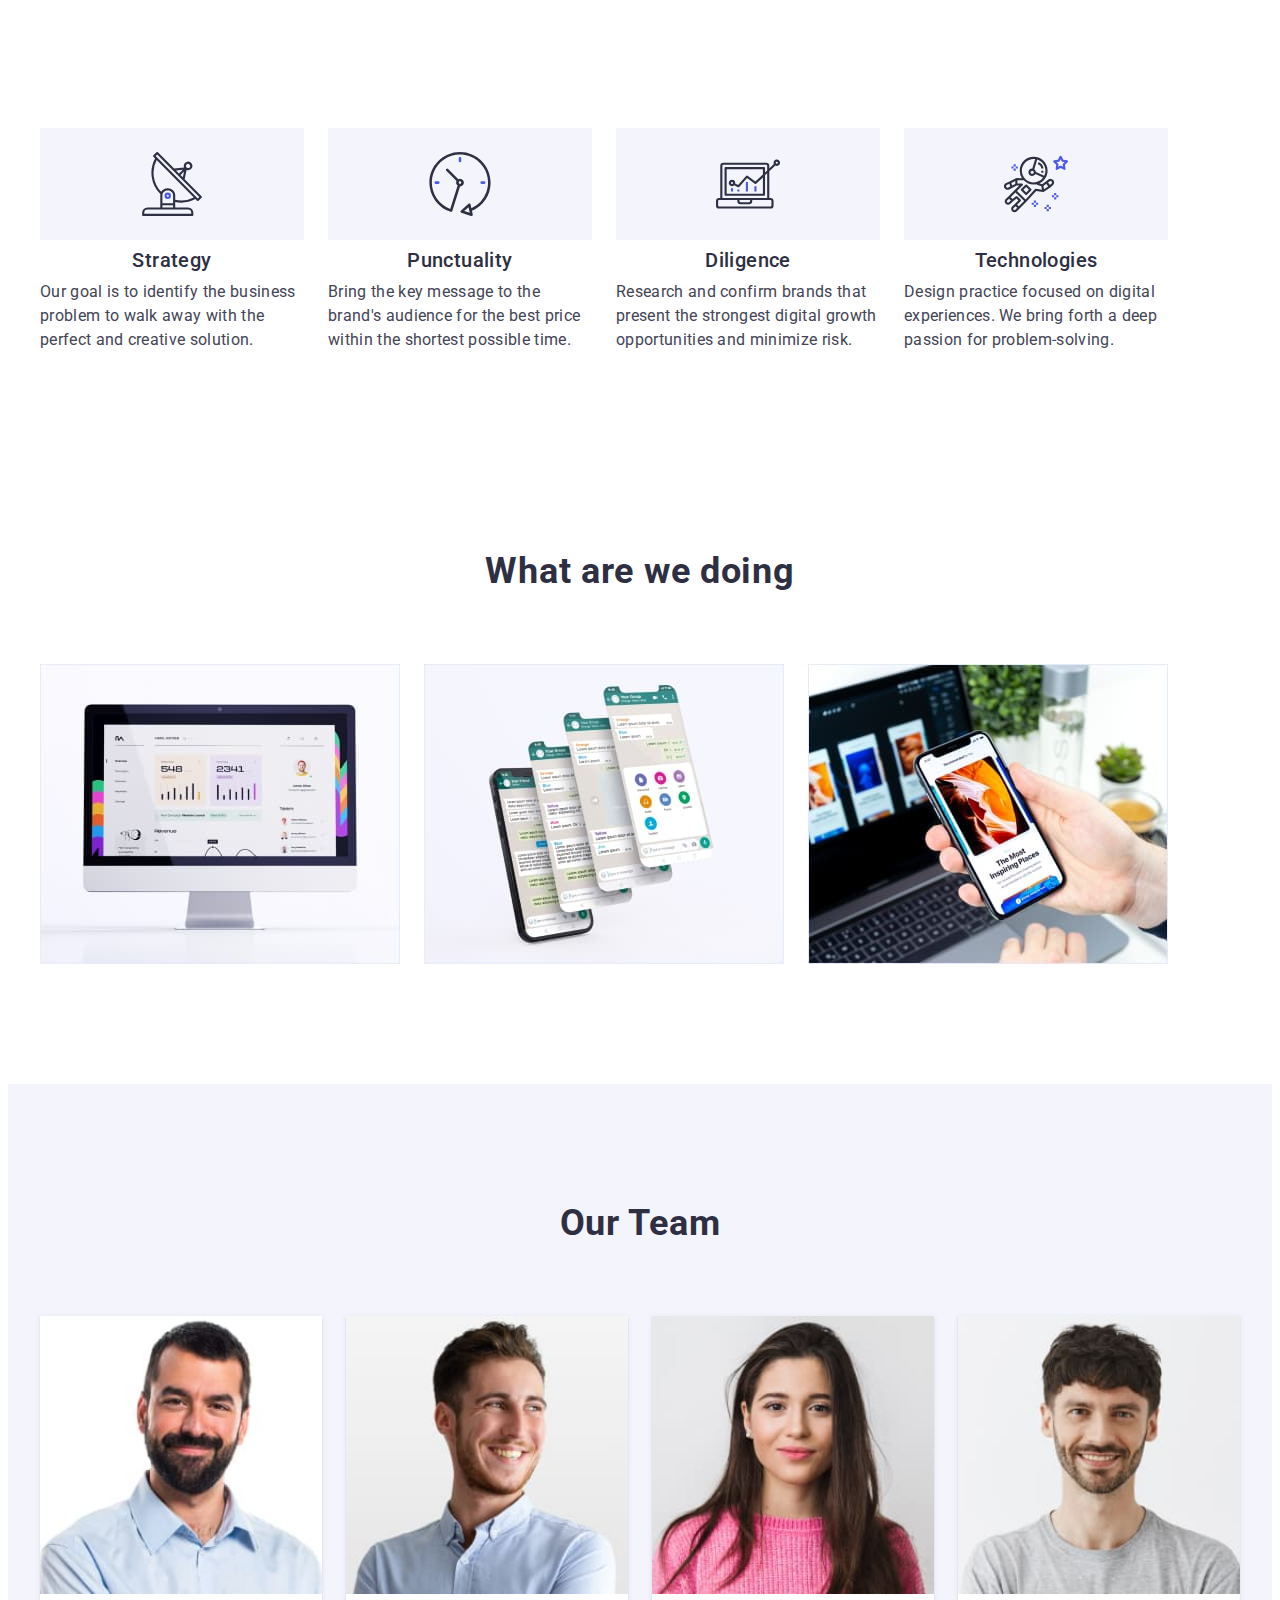
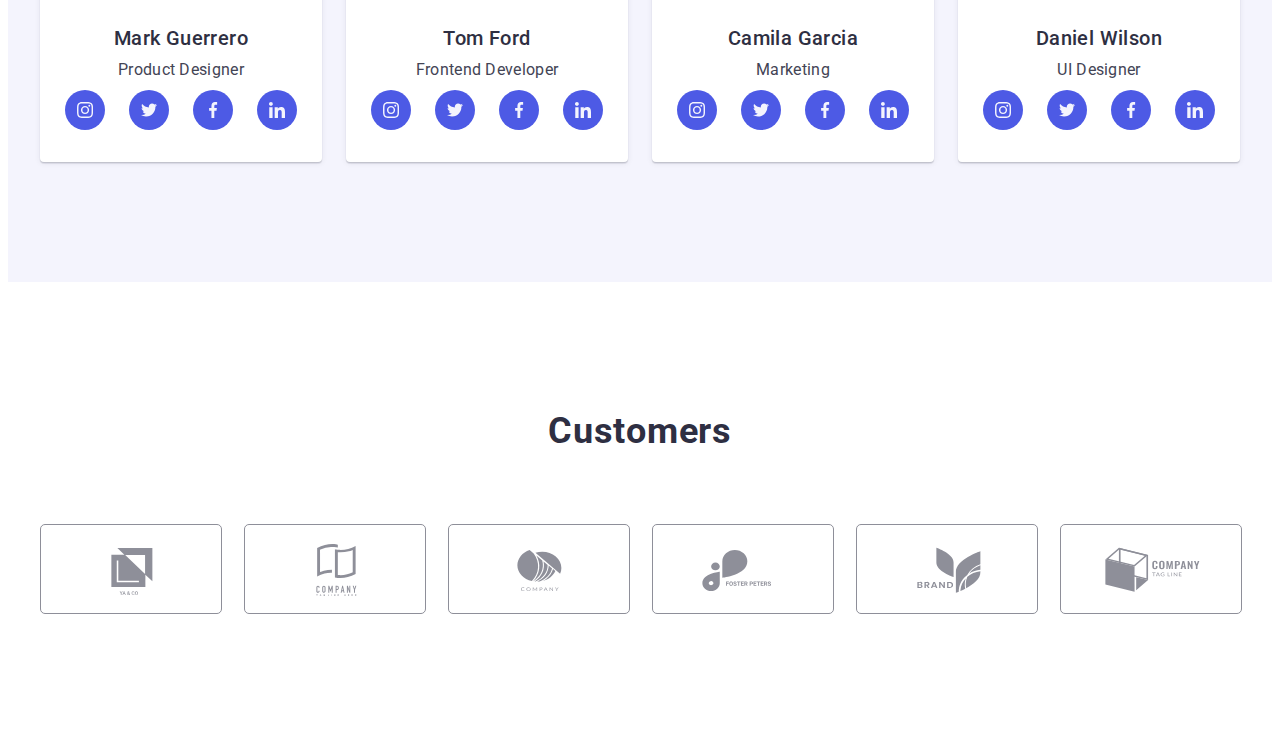
==== commit 30fca184: "new section" ====
--- a/index.html
+++ b/index.html
@@ -78,7 +78,7 @@
       </section> -->
 
       <!--Section 2-->
-      <!-- <section class="values">
+      <section class="values">
         <div class="container">
           <h2 class="values-title visually-hidden">Values</h2>
           <ul class="values-list list">
@@ -132,10 +132,10 @@
             </li>
           </ul>
         </div>
-      </section> -->
+      </section>
 
       <!--Section 3-->
-      <!-- <section class="doing">
+      <section class="doing">
         <div class="container">
           <h2 class="doing-title">What are we doing</h2>
           <ul class="doing-list list">
@@ -154,181 +154,179 @@
             </li>
           </ul>
         </div>
-      </section> -->
+      </section>
 
       <!-- Section 4-->
       <section class="team">
         <div class="container">
           <h2 class="team-title">Our Team</h2>
-          <div class="team-mob">
-            <ul class="team-list list">
-              <li class="team-item">
-                <img
-                  src="./images/markguerrero.jpg"
-                  alt="Mark Guerrero"
-                  width="264"
-                />
-                <div class="team-item-wrap">
-                  <h3 class="team-subtitle">Mark Guerrero</h3>
-                  <p class="team-text">Product Designer</p>
-                  <ul class="team-soc-list list">
-                    <li class="team-soc-item">
-                      <a class="team-soc-link link" href>
-                        <svg class="team-soc-icon" width="16" height="16">
-                          <use href="./images/icons.svg#icon-instagram"></use>
-                        </svg>
-                      </a>
-                    </li>
-                    <li class="team-soc-item">
-                      <a class="team-soc-link link" href>
-                        <svg class="team-soc-icon" width="16" height="16">
-                          <use href="./images/icons.svg#icon-twitter"></use>
-                        </svg>
-                      </a>
-                    </li>
-                    <li class="team-soc-item">
-                      <a class="team-soc-link link" href>
-                        <svg class="team-soc-icon" width="16" height="16">
-                          <use href="./images/icons.svg#icon-facebook"></use>
-                        </svg>
-                      </a>
-                    </li>
-                    <li class="team-soc-item">
-                      <a class="team-soc-link link" href>
-                        <svg class="team-soc-icon" width="16" height="16">
-                          <use href="./images/icons.svg#icon-linkedin"></use>
-                        </svg>
-                      </a>
-                    </li>
-                  </ul>
-                </div>
-              </li>
-              <li class="team-item">
-                <img src="./images/tomford.jpg" alt="Tom Ford" width="264" />
-                <div class="team-item-wrap">
-                  <h3 class="team-subtitle">Tom Ford</h3>
-                  <p class="team-text">Frontend Developer</p>
-                  <ul class="team-soc-list list">
-                    <li class="team-soc-item">
-                      <a class="team-soc-link link" href>
-                        <svg class="team-soc-icon" width="16" height="16">
-                          <use href="./images/icons.svg#icon-instagram"></use>
-                        </svg>
-                      </a>
-                    </li>
-                    <li class="team-soc-item">
-                      <a class="team-soc-link link" href>
-                        <svg class="team-soc-icon" width="16" height="16">
-                          <use href="./images/icons.svg#icon-twitter"></use>
-                        </svg>
-                      </a>
-                    </li>
-                    <li class="team-soc-item">
-                      <a class="team-soc-link link" href>
-                        <svg class="team-soc-icon" width="16" height="16">
-                          <use href="./images/icons.svg#icon-facebook"></use>
-                        </svg>
-                      </a>
-                    </li>
-                    <li class="team-soc-item">
-                      <a class="team-soc-link link" href>
-                        <svg class="team-soc-icon" width="16" height="16">
-                          <use href="./images/icons.svg#icon-linkedin"></use>
-                        </svg>
-                      </a>
-                    </li>
-                  </ul>
-                </div>
-              </li>
-              <li class="team-item">
-                <img
-                  src="./images/camilagarcia.jpg"
-                  alt="Camila Garcia"
-                  width="264"
-                />
-                <div class="team-item-wrap">
-                  <h3 class="team-subtitle">Camila Garcia</h3>
-                  <p class="team-text">Marketing</p>
-                  <ul class="team-soc-list list">
-                    <li class="team-soc-item">
-                      <a class="team-soc-link link" href>
-                        <svg class="team-soc-icon" width="16" height="16">
-                          <use href="./images/icons.svg#icon-instagram"></use>
-                        </svg>
-                      </a>
-                    </li>
-                    <li class="team-soc-item">
-                      <a class="team-soc-link link" href>
-                        <svg class="team-soc-icon" width="16" height="16">
-                          <use href="./images/icons.svg#icon-twitter"></use>
-                        </svg>
-                      </a>
-                    </li>
-                    <li class="team-soc-item">
-                      <a class="team-soc-link link" href>
-                        <svg class="team-soc-icon" width="16" height="16">
-                          <use href="./images/icons.svg#icon-facebook"></use>
-                        </svg>
-                      </a>
-                    </li>
-                    <li class="team-soc-item">
-                      <a class="team-soc-link link" href>
-                        <svg class="team-soc-icon" width="16" height="16">
-                          <use href="./images/icons.svg#icon-linkedin"></use>
-                        </svg>
-                      </a>
-                    </li>
-                  </ul>
-                </div>
-              </li>
-              <li class="team-item">
-                <img
-                  src="./images/danielwilson.jpg"
-                  alt="Daniel Wilson"
-                  width="264"
-                />
-                <div class="team-item-wrap">
-                  <h3 class="team-subtitle">Daniel Wilson</h3>
-                  <p class="team-text">UI Designer</p>
-                  <ul class="team-soc-list list">
-                    <li class="team-soc-item">
-                      <a class="team-soc-link link" href>
-                        <svg class="team-soc-icon" width="16" height="16">
-                          <use href="./images/icons.svg#icon-instagram"></use>
-                        </svg>
-                      </a>
-                    </li>
-                    <li class="team-soc-item">
-                      <a class="team-soc-link link" href>
-                        <svg class="team-soc-icon" width="16" height="16">
-                          <use href="./images/icons.svg#icon-twitter"></use>
-                        </svg>
-                      </a>
-                    </li>
-                    <li class="team-soc-item">
-                      <a class="team-soc-link link" href>
-                        <svg class="team-soc-icon" width="16" height="16">
-                          <use href="./images/icons.svg#icon-facebook"></use>
-                        </svg>
-                      </a>
-                    </li>
-                    <li class="team-soc-item">
-                      <a class="team-soc-link link" href>
-                        <svg class="team-soc-icon" width="16" height="16">
-                          <use href="./images/icons.svg#icon-linkedin"></use>
-                        </svg>
-                      </a>
-                    </li>
-                  </ul>
-                </div>
-              </li>
-            </ul>
-          </div>
+          <ul class="team-list list">
+            <li class="team-item">
+              <img
+                src="./images/markguerrero.jpg"
+                alt="Mark Guerrero"
+                width="264"
+              />
+              <div class="team-item-wrap">
+                <h3 class="team-subtitle">Mark Guerrero</h3>
+                <p class="team-text">Product Designer</p>
+                <ul class="team-soc-list list">
+                  <li class="team-soc-item">
+                    <a class="team-soc-link link" href>
+                      <svg class="team-soc-icon" width="16" height="16">
+                        <use href="./images/icons.svg#icon-instagram"></use>
+                      </svg>
+                    </a>
+                  </li>
+                  <li class="team-soc-item">
+                    <a class="team-soc-link link" href>
+                      <svg class="team-soc-icon" width="16" height="16">
+                        <use href="./images/icons.svg#icon-twitter"></use>
+                      </svg>
+                    </a>
+                  </li>
+                  <li class="team-soc-item">
+                    <a class="team-soc-link link" href>
+                      <svg class="team-soc-icon" width="16" height="16">
+                        <use href="./images/icons.svg#icon-facebook"></use>
+                      </svg>
+                    </a>
+                  </li>
+                  <li class="team-soc-item">
+                    <a class="team-soc-link link" href>
+                      <svg class="team-soc-icon" width="16" height="16">
+                        <use href="./images/icons.svg#icon-linkedin"></use>
+                      </svg>
+                    </a>
+                  </li>
+                </ul>
+              </div>
+            </li>
+            <li class="team-item">
+              <img src="./images/tomford.jpg" alt="Tom Ford" width="264" />
+              <div class="team-item-wrap">
+                <h3 class="team-subtitle">Tom Ford</h3>
+                <p class="team-text">Frontend Developer</p>
+                <ul class="team-soc-list list">
+                  <li class="team-soc-item">
+                    <a class="team-soc-link link" href>
+                      <svg class="team-soc-icon" width="16" height="16">
+                        <use href="./images/icons.svg#icon-instagram"></use>
+                      </svg>
+                    </a>
+                  </li>
+                  <li class="team-soc-item">
+                    <a class="team-soc-link link" href>
+                      <svg class="team-soc-icon" width="16" height="16">
+                        <use href="./images/icons.svg#icon-twitter"></use>
+                      </svg>
+                    </a>
+                  </li>
+                  <li class="team-soc-item">
+                    <a class="team-soc-link link" href>
+                      <svg class="team-soc-icon" width="16" height="16">
+                        <use href="./images/icons.svg#icon-facebook"></use>
+                      </svg>
+                    </a>
+                  </li>
+                  <li class="team-soc-item">
+                    <a class="team-soc-link link" href>
+                      <svg class="team-soc-icon" width="16" height="16">
+                        <use href="./images/icons.svg#icon-linkedin"></use>
+                      </svg>
+                    </a>
+                  </li>
+                </ul>
+              </div>
+            </li>
+            <li class="team-item">
+              <img
+                src="./images/camilagarcia.jpg"
+                alt="Camila Garcia"
+                width="264"
+              />
+              <div class="team-item-wrap">
+                <h3 class="team-subtitle">Camila Garcia</h3>
+                <p class="team-text">Marketing</p>
+                <ul class="team-soc-list list">
+                  <li class="team-soc-item">
+                    <a class="team-soc-link link" href>
+                      <svg class="team-soc-icon" width="16" height="16">
+                        <use href="./images/icons.svg#icon-instagram"></use>
+                      </svg>
+                    </a>
+                  </li>
+                  <li class="team-soc-item">
+                    <a class="team-soc-link link" href>
+                      <svg class="team-soc-icon" width="16" height="16">
+                        <use href="./images/icons.svg#icon-twitter"></use>
+                      </svg>
+                    </a>
+                  </li>
+                  <li class="team-soc-item">
+                    <a class="team-soc-link link" href>
+                      <svg class="team-soc-icon" width="16" height="16">
+                        <use href="./images/icons.svg#icon-facebook"></use>
+                      </svg>
+                    </a>
+                  </li>
+                  <li class="team-soc-item">
+                    <a class="team-soc-link link" href>
+                      <svg class="team-soc-icon" width="16" height="16">
+                        <use href="./images/icons.svg#icon-linkedin"></use>
+                      </svg>
+                    </a>
+                  </li>
+                </ul>
+              </div>
+            </li>
+            <li class="team-item">
+              <img
+                src="./images/danielwilson.jpg"
+                alt="Daniel Wilson"
+                width="264"
+              />
+              <div class="team-item-wrap">
+                <h3 class="team-subtitle">Daniel Wilson</h3>
+                <p class="team-text">UI Designer</p>
+                <ul class="team-soc-list list">
+                  <li class="team-soc-item">
+                    <a class="team-soc-link link" href>
+                      <svg class="team-soc-icon" width="16" height="16">
+                        <use href="./images/icons.svg#icon-instagram"></use>
+                      </svg>
+                    </a>
+                  </li>
+                  <li class="team-soc-item">
+                    <a class="team-soc-link link" href>
+                      <svg class="team-soc-icon" width="16" height="16">
+                        <use href="./images/icons.svg#icon-twitter"></use>
+                      </svg>
+                    </a>
+                  </li>
+                  <li class="team-soc-item">
+                    <a class="team-soc-link link" href>
+                      <svg class="team-soc-icon" width="16" height="16">
+                        <use href="./images/icons.svg#icon-facebook"></use>
+                      </svg>
+                    </a>
+                  </li>
+                  <li class="team-soc-item">
+                    <a class="team-soc-link link" href>
+                      <svg class="team-soc-icon" width="16" height="16">
+                        <use href="./images/icons.svg#icon-linkedin"></use>
+                      </svg>
+                    </a>
+                  </li>
+                </ul>
+              </div>
+            </li>
+          </ul>
         </div>
       </section>
 
       <!--Section 5-->
-      <!-- <section class="customers">
+      <section class="customers">
         <div class="container">
           <h2 class="customers-title">Customers</h2>
           <ul class="customers-list list">
@@ -376,7 +374,7 @@
             </li>
           </ul>
         </div>
-      </section> -->
+      </section>
     </main>
 
     <!-- <div class="backdrop is-hidden" data-modal>
--- a/css/style.css
+++ b/css/style.css
@@ -29,6 +29,12 @@
 height: auto;
 }
 
+@media screen and (max-width: 1199px) {
+ .doing {
+    display: none;
+ }
+    }
+
 /* BODY */
 
 body {
@@ -40,7 +46,7 @@
 .container {
     width: 100%;
     /* max-width: 1158px; */
-    padding: 0 15px;
+    padding: 0 16іpx;
     margin: 0 auto;
     /* outline: 2px solid brown; */
 }
@@ -430,30 +436,26 @@
   /* -----------------------------Section VALUES - 2 ----------------------------- */
 
 .values {
-    padding-top: 120px;
-    padding-bottom: 120px;
+    padding-top: 96px;
+    padding-bottom: 96px;
     margin: 0 auto;
 }
 
 /* .values-title {} */
 
 .values-list {
-    display: flex;
+    display: block;
     gap: 24px;
 }
 
 .values-item {
-    max-width: 264px;
-    height: 112px;
-}
+    max-width: 356px;
+    height: auto;
+    margin-bottom: 72px;
+}
+
 .values-block-icon {
-display: flex;
-width: 100%;
-height: 100%;
-margin-bottom: 8px;
-background: #F4F4FD;
-justify-content: center;
-align-items: center;
+display: none;
 }
 
 /* .values-item-icons {
@@ -461,11 +463,12 @@
 
 .values-subtitle {
     font-weight: 500;
-    font-size: 20px;
+    font-size: 36px;
     line-height: 1.2;
     letter-spacing: 0.02em;
     color: var(--main-color-subtitle, #2E2F42);
     margin-bottom: 8px;
+    text-align: center;
 }
 
 .values-text {
@@ -476,34 +479,14 @@
 }
 /* ----------------------------- Section DOING - 3 -----------------------------*/
 
-.doing {
-    padding-top: 120px;
-    padding-bottom: 120px;
-    margin: 0 auto;
-}
-
-.doing-title {
-    font-size: 36px;
-    line-height: 1.11;
-    letter-spacing: 0.02em;
-    color: var(--main-color-title, #2E2F42);
-    margin-bottom: 72px;
-    text-align: center;
-}
-    
-.doing-list {
-    display: flex;
-    gap:24px;
-    } 
-
-/* .doing-item {} */
+
 
 /* ----------------------------- Section TEAM - 4 ----------------------------- */
 
 .team {
     background: #F4F4FD;
-    padding-top: 120px;
-    padding-bottom: 120px;
+    padding-top: 96px;
+    padding-bottom: 96px;
     margin: 0 auto;
 }
 
@@ -525,7 +508,7 @@
 .team-list {
     display: flex;
     flex-wrap: wrap;
-    gap: 24px;
+    gap: 72px;
         }
 
 .team-item {
@@ -533,7 +516,7 @@
     background: #FFFFFF;
     box-shadow: 0px 1px 6px rgba(46, 47, 66, 0.08), 0px 1px 1px rgba(46, 47, 66, 0.16), 0px 2px 1px rgba(46, 47, 66, 0.08);
     border-radius: 0px 0px 4px 4px;
-}
+    }
 
 .team-item-wrap {
     padding-top: 32px;
@@ -595,8 +578,8 @@
 /* ----------------------------- CUSTOMERS -------------------------- */
 
 .customers {
-    padding-top: 130px;
-    padding-bottom: 120px;
+    padding-top: 96px;
+    padding-bottom: 96px;
     background: #fff;
     margin: 0 auto;
 }
@@ -611,13 +594,17 @@
 }
 .customers-list {
     display: flex;
-    gap: 24px;
-}
+    flex-direction: row;
+    flex-wrap: wrap;
+    row-gap: 72px;
+    column-gap: 16px;
+}
+
 .customers-item {
-    width: calc((100% - 120px) / 6);
+    width: calc((100% - 16px) / 2);
     height: 88px;
-    
-}
+    }
+
 .customers-link {
     width: 100%;
     height: 100%;
--- a/css/mobile.css
+++ b/css/mobile.css
@@ -2,5 +2,6 @@
   .container {
     max-width: 428px;
       }
-}
 
+       }
+
--- a/css/tablet.css
+++ b/css/tablet.css
@@ -3,11 +3,46 @@
     max-width: 738px;
 
   }
-  }
+  
+
+.values-list {
+    display: flex;
+    flex-direction: row;
+    flex-wrap: wrap;
+    row-gap: 72px;
+    column-gap: 24px;
+}
+
+.values-item {
+width: calc((100% - 24px) / 2);
+}
+
+
+.team-item {
+    width: calc((100% - 24px) / 2);
+}
+
 .team > .container {
     max-width: 552px;
 }
 
+.team-list {
+    flex-direction: row;
+    flex-wrap: wrap;
+    row-gap: 64px;
+    column-gap: 24px;
+  }
+
 .team-item {
     width: calc((100% - 24px) / 2);
+    }
+    
+.customers-list {
+    column-gap: 24px;
+    }
+
+.customers-item {
+    width: calc((100% - 48px) / 3);
+    height: 88px;
+    }
 }--- a/css/desktop.css
+++ b/css/desktop.css
@@ -2,26 +2,49 @@
   .container {
     max-width: 1200px;
   }
+
+.values {
+    padding-top: 120px;
+    padding-bottom: 120px;
 }
 
-.team > .container {
-    max-width: 1200px;
+.values-list {
+    display: flex;
+    gap: 24px;
 }
 
-.team-item {
-    width: calc((100% - 72px) / 4);
+.values-item {
+    max-width: 264px;
+    height: 112px;
+    margin-bottom: 72px;
 }
 
-/* 
+.values-block-icon {
+display: flex;
+width: 100%;
+height: 100%;
+margin-bottom: 8px;
+background: #F4F4FD;
+justify-content: center;
+align-items: center;
+}
 
-.team {
-    background: #F4F4FD;
-    padding-top: 96px;
-    padding-bottom: 128px;
+.values-subtitle {
+    font-size: 20px;
+   
+}
+
+.values-text {
+    font-size: 16px;
+    }
+
+.doing {
+    padding-top: 120px;
+    padding-bottom: 120px;
     margin: 0 auto;
 }
 
-.team-title {
+.doing-title {
     font-size: 36px;
     line-height: 1.11;
     letter-spacing: 0.02em;
@@ -29,70 +52,39 @@
     margin-bottom: 72px;
     text-align: center;
 }
+    
+.doing-list {
+    display: flex;
+    gap:24px;
+    } 
 
-.team-list {
-    display: flex;
-    gap: 24px;
-        }
+.team > .container {
+    max-width: 1200px;
+}
+
+.team {
+    padding-top: 120px;
+    padding-bottom: 120px;
+}
 
 .team-item {
-    width: 100%;
-    background: #FFFFFF;
-    box-shadow: 0px 1px 6px rgba(46, 47, 66, 0.08), 0px 1px 1px rgba(46, 47, 66, 0.16), 0px 2px 1px rgba(46, 47, 66, 0.08);
-    border-radius: 0px 0px 4px 4px;
+    width: calc((100% - 72px) / 4);
 }
 
-.team-item-wrap {
-    padding-top: 32px;
-    padding-bottom: 32px;
-    text-align: center;
- }
-
- .team-subtitle {
-    font-weight: 500;
-    font-size: 20px;
-    line-height: 1.2;
-    letter-spacing: 0.02em;
-    color: var(--main-color-subtitle, #2E2F42);
-    margin-bottom: 8px;
+.customers {
+    padding-top: 130px;
+    padding-bottom: 120px;
 }
-
-.team-text {
-    font-size: 16px;
-    line-height: 1.5;
-    letter-spacing: 0.02em;
-    color: var(--main-color-text, #434455);
-    margin-bottom: 8px;
-}
-
-.team-soc-list {
-    display: flex;
-    justify-content: center;
+ 
+.customers-list {
     gap: 24px;
 }
 
-.team-soc-item {
-    width: 40px;
-    height: 40px;
+.customers-item {
+    width: calc((100% - 120px) / 6);
+    height: 88px;
 }
 
-.team-soc-link {
-    display: flex ;
-    width: 100%;
-    height: 100%;
-    border-radius: 50%;
-    justify-content: center;
-    align-items: center;
-    background-color:var(--accent-color);
-    transition-property: background-color;
-    transition-duration: 250ms;
-    transition-timing-function: cubic-bezier(0.4, 0, 0.2, 1);
 }
 
-.team-soc-icon { 
-    fill: #F4F4FD;
-}
 
-.team-soc-link:is(:hover, :focus) {
-  background-color:var(--active-color); 
-} */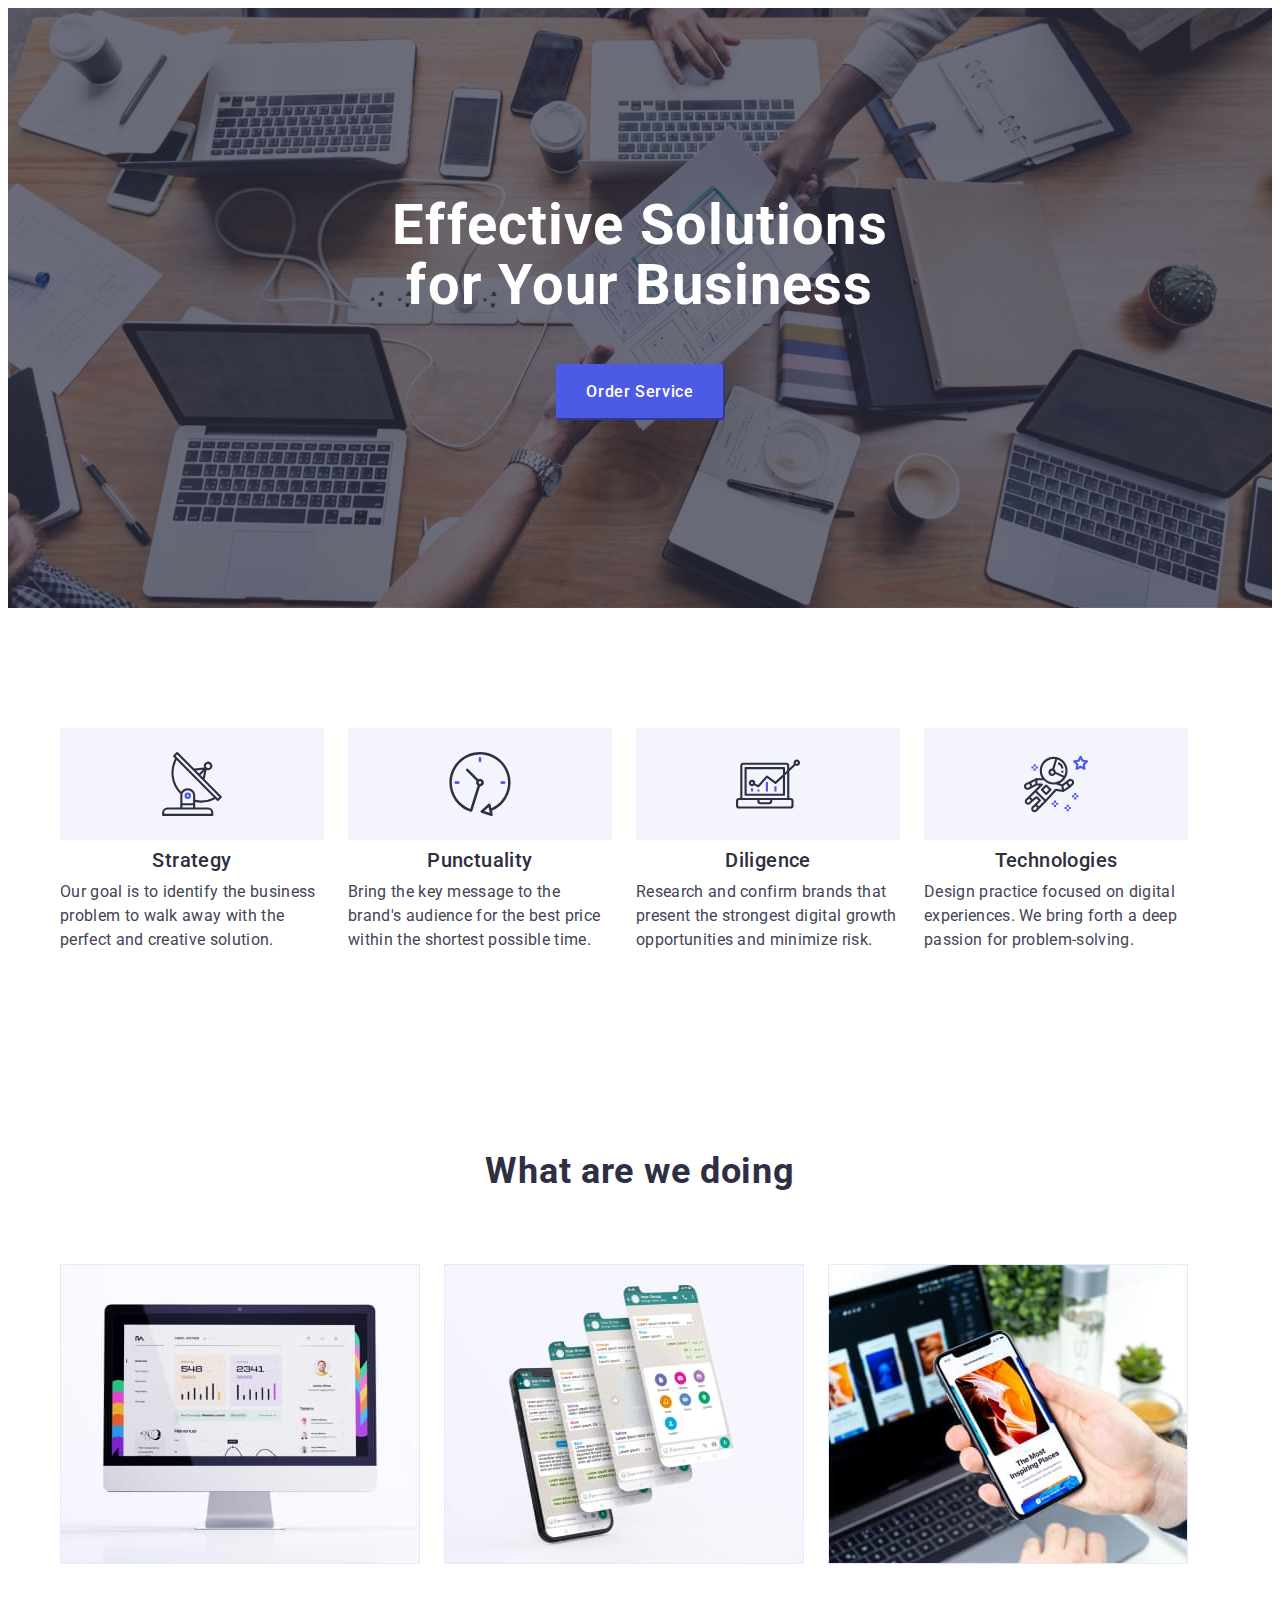
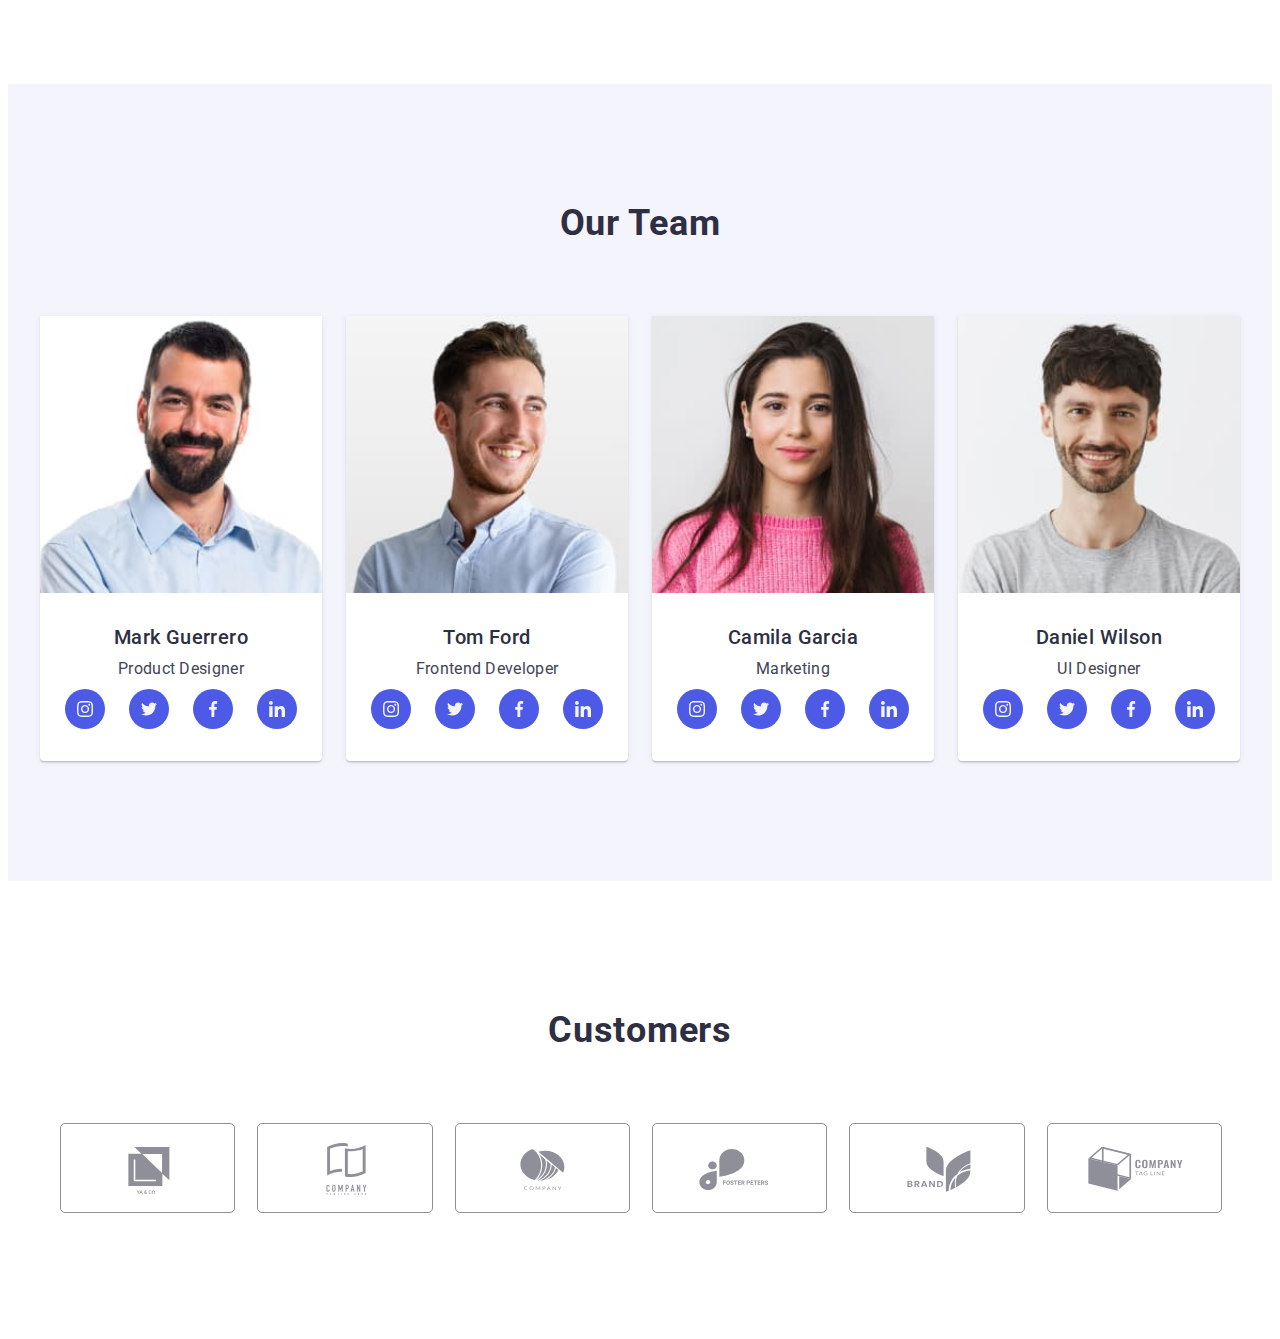
==== commit a07a15e3: "+ hero" ====
--- a/index.html
+++ b/index.html
@@ -68,14 +68,14 @@
 
     <main>
       <!--Hero section 1-->
-      <!-- <section class="hero">
+      <section class="hero">
         <div class="container">
           <h1 class="hero-title">Effective Solutions for Your Business</h1>
           <button class="hero-button" type="button" data-modal-open>
             Order Service
           </button>
         </div>
-      </section> -->
+      </section>
 
       <!--Section 2-->
       <section class="values">
@@ -377,7 +377,7 @@
       </section>
     </main>
 
-    <!-- <div class="backdrop is-hidden" data-modal>
+    <div class="backdrop is-hidden" data-modal>
       <div class="modal">
         <button type="button" class="backdrop-close" data-modal-close>
           <svg class="backdrop-icons" width="8" height="8">
@@ -459,7 +459,7 @@
           <button type="submit" class="btn-send">Send</button>
         </form>
       </div>
-    </div> -->
+    </div>
 
     <!-- <footer class="footer">
     
--- a/css/style.css
+++ b/css/style.css
@@ -46,7 +46,7 @@
 .container {
     width: 100%;
     /* max-width: 1158px; */
-    padding: 0 16іpx;
+    padding: 0 16px;
     margin: 0 auto;
     /* outline: 2px solid brown; */
 }
@@ -182,9 +182,9 @@
 /* ----------------------------- HERO ---------------------------*/
 
 .hero {
-    padding-top: 188px;
-    padding-bottom: 188px;
-    max-width: 1440px;
+    padding-top: 112px;
+    padding-bottom: 112px;
+    max-width: 428px;
     background-color: #2E2F42;
     background-image: linear-gradient(
        rgba(46, 47, 66, 0.7), 
@@ -197,14 +197,14 @@
 }
 
 .hero-title {
-    font-size: 56px;
-    line-height: 1.07;
+    font-size: 36px;
+    line-height: 1.11;
     letter-spacing: 0.02em;
     color: var(--hero-title-color, #FFFFFF);
-    max-width: 524px;
+    max-width: 320px;
     text-align: center;
     display: block;
-    margin: 0 auto 48px;
+    margin: 0 auto 72px;
     } 
 
 .hero-button {
@@ -252,7 +252,7 @@
     top: 50%;
     left: 50%;
     transform: translate(-50%, -50%) scale(1);
-    width: 408px;
+    width: 392px;
     min-height: 576px;
     padding: 24px;
     background: #FCFCFC;
@@ -444,16 +444,21 @@
 /* .values-title {} */
 
 .values-list {
-    display: block;
-    gap: 24px;
+    display: flex;
+    flex-direction: row;
+    flex-wrap: wrap;
+    row-gap: 72px;
+    column-gap: 24px;
 }
 
 .values-item {
-    max-width: 356px;
+    max-width: 396px;
     height: auto;
-    margin-bottom: 72px;
-}
-
+    }
+
+.values-item:last-child {
+    margin-bottom: 0;
+}
 .values-block-icon {
 display: none;
 }
--- a/css/tablet.css
+++ b/css/tablet.css
@@ -1,17 +1,20 @@
 @media screen and (min-width: 768px) {
   .container {
-    max-width: 738px;
+    max-width: 736px;
 
   }
   
+.hero {
+    max-width: 768px;
+    background-image: linear-gradient(
+       rgba(46, 47, 66, 0.7), 
+       rgba(46, 47, 66, 0.7)
+       ), url(../images/hero-bg.jpg);
+}
 
-.values-list {
-    display: flex;
-    flex-direction: row;
-    flex-wrap: wrap;
-    row-gap: 72px;
-    column-gap: 24px;
-}
+.modal {
+    width: 408px;
+   }
 
 .values-item {
 width: calc((100% - 24px) / 2);
@@ -23,7 +26,7 @@
 }
 
 .team > .container {
-    max-width: 552px;
+    max-width: 584px;
 }
 
 .team-list {
--- a/css/desktop.css
+++ b/css/desktop.css
@@ -1,9 +1,27 @@
  @media screen and (min-width: 1200px) {
   .container {
-    max-width: 1200px;
+    max-width: 1160px;
   }
 
-.values {
+.hero {
+    padding-top: 188px;
+    padding-bottom: 188px;
+    max-width: 1440px;
+    background-color: #2E2F42;
+    background-image: linear-gradient(
+       rgba(46, 47, 66, 0.7), 
+       rgba(46, 47, 66, 0.7)
+       ), url(../images/hero-bg.jpg);
+}
+
+.hero-title {
+    font-size: 56px;
+    line-height: 1.07;
+    max-width: 524px;
+    margin: 0 auto 48px;
+    } 
+
+   .values {
     padding-top: 120px;
     padding-bottom: 120px;
 }
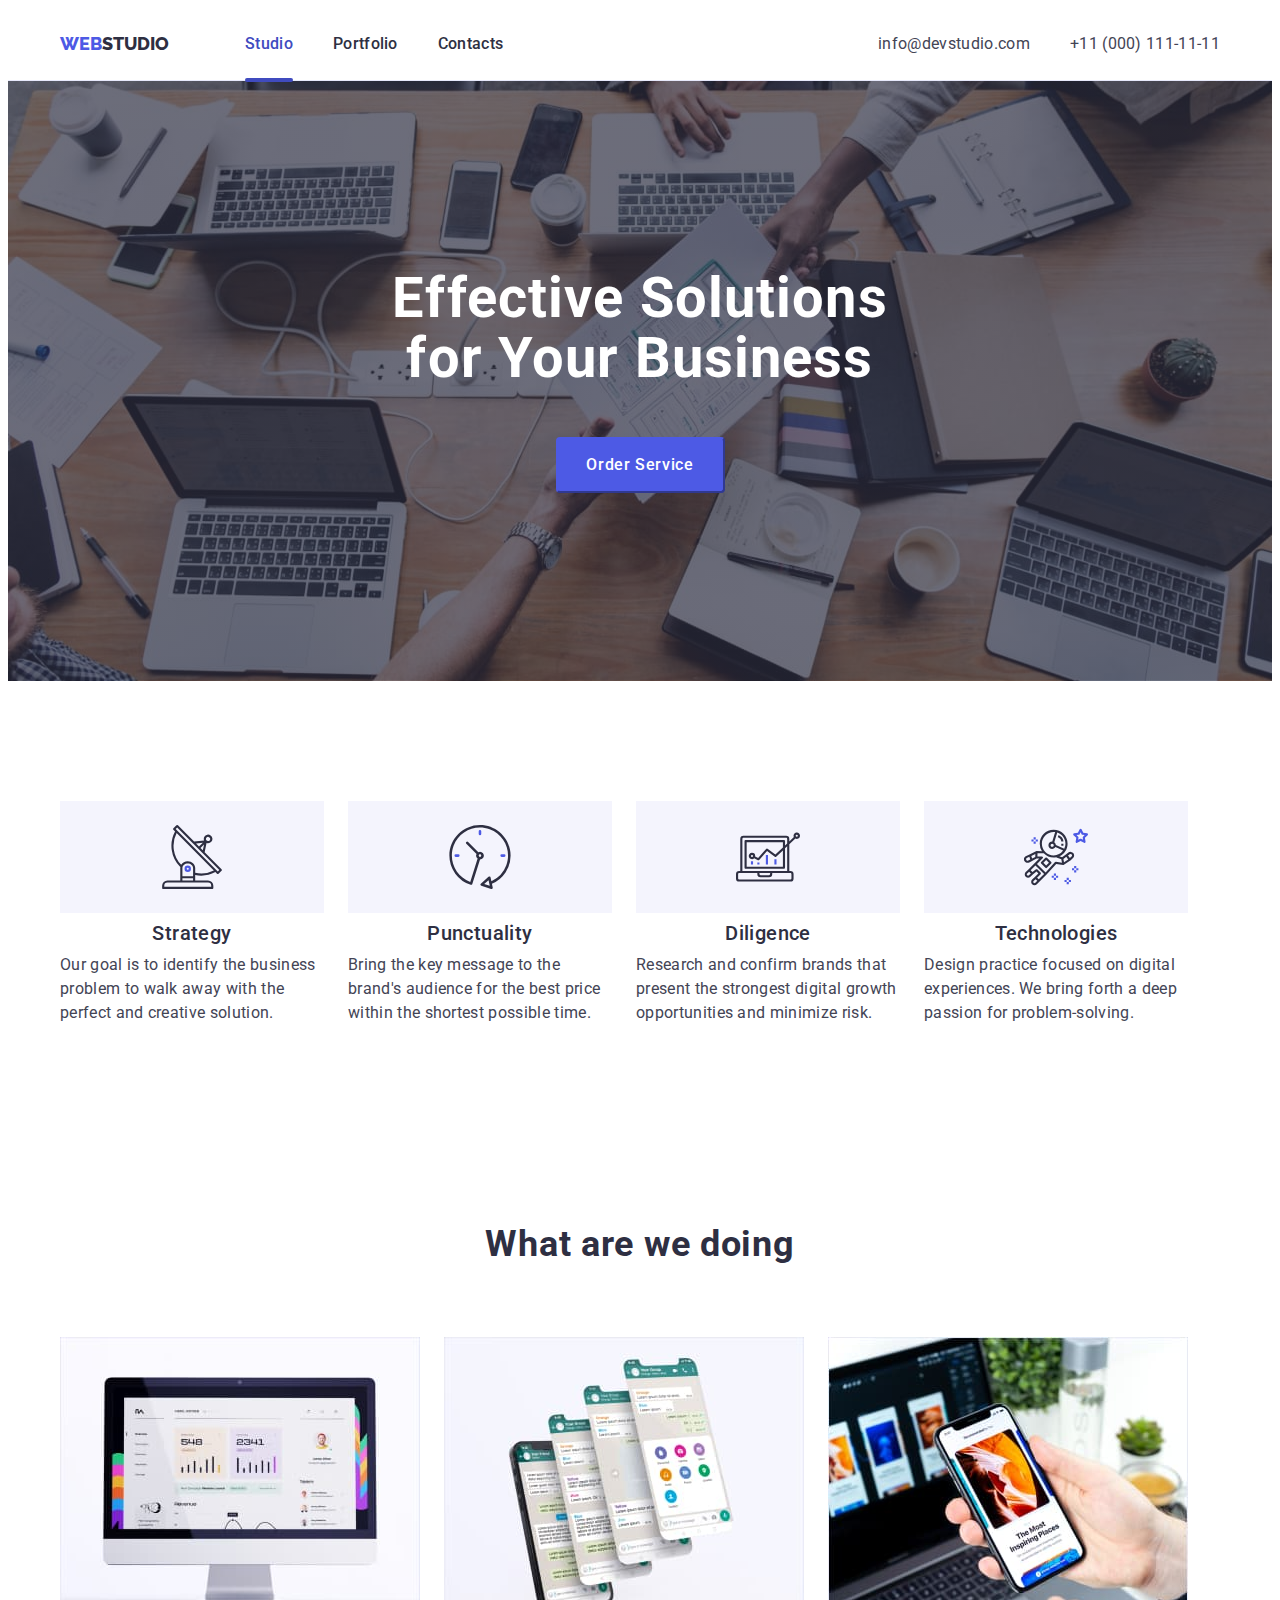
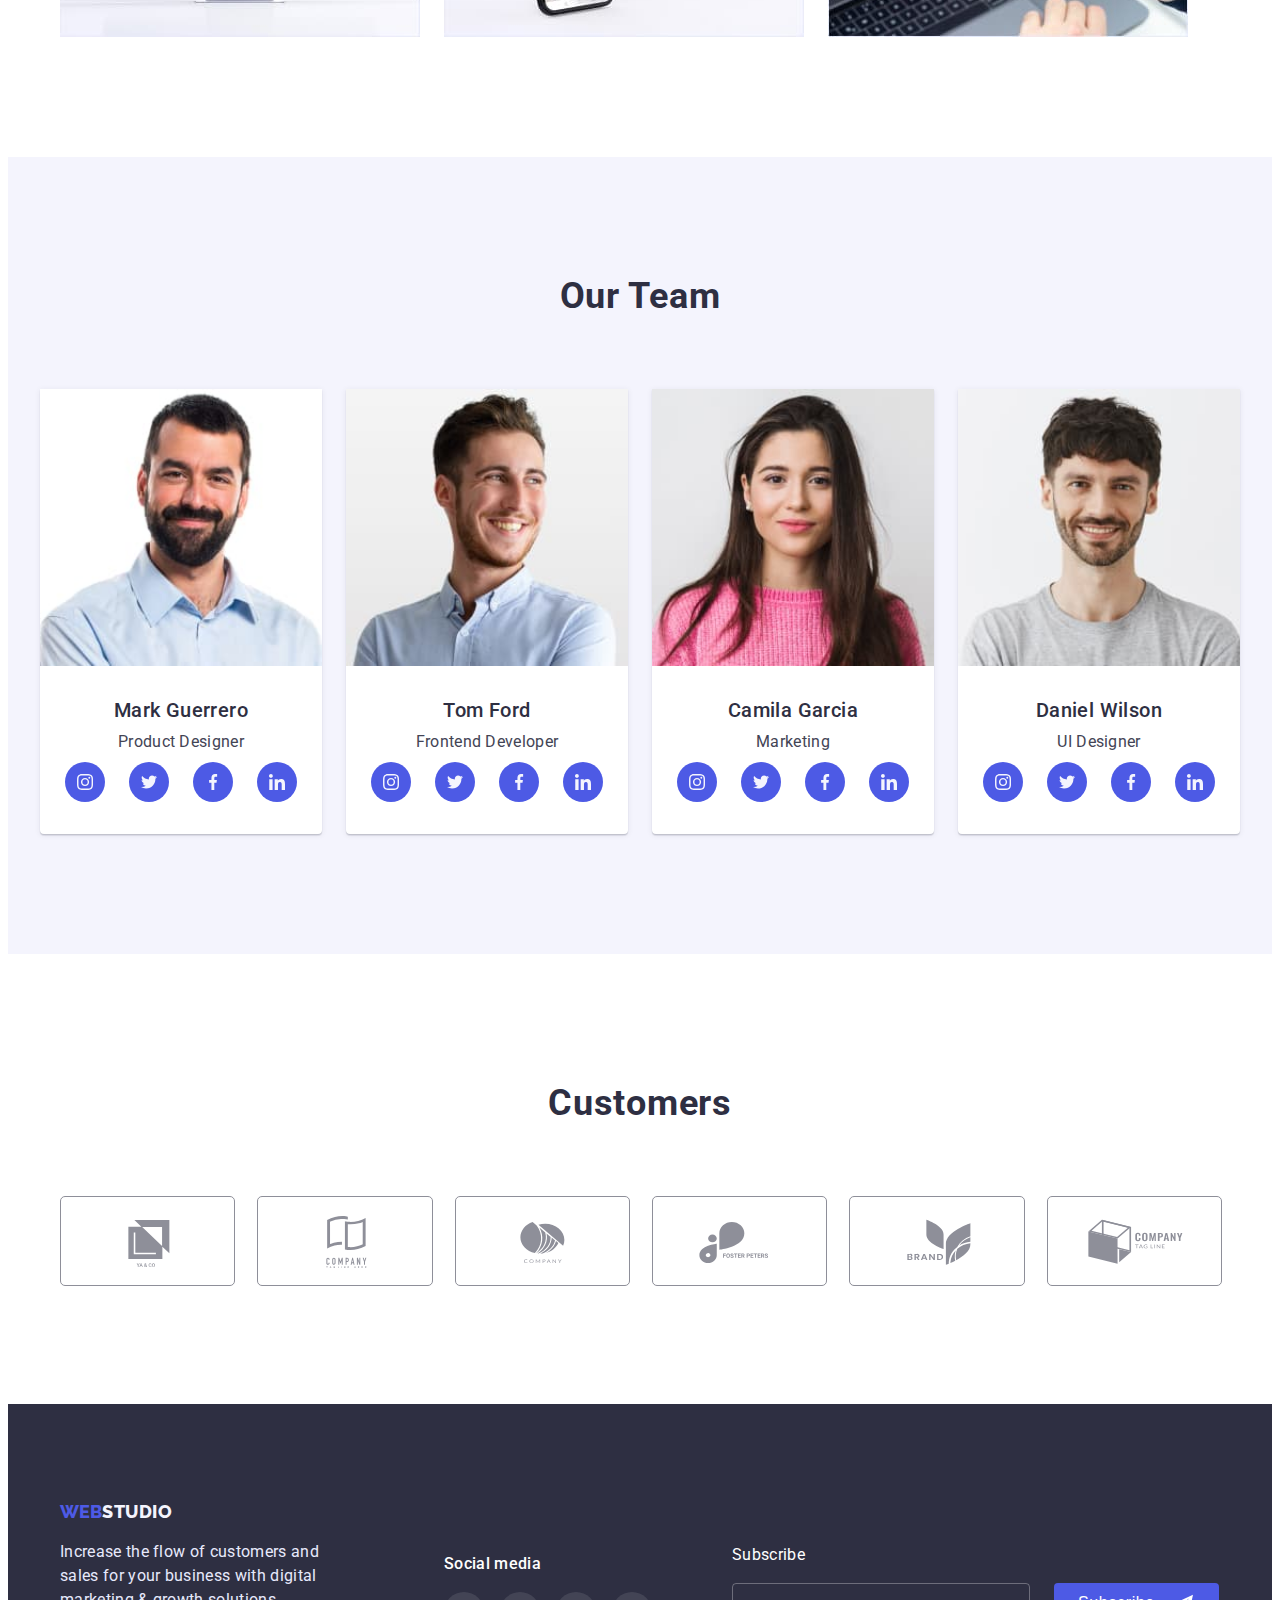
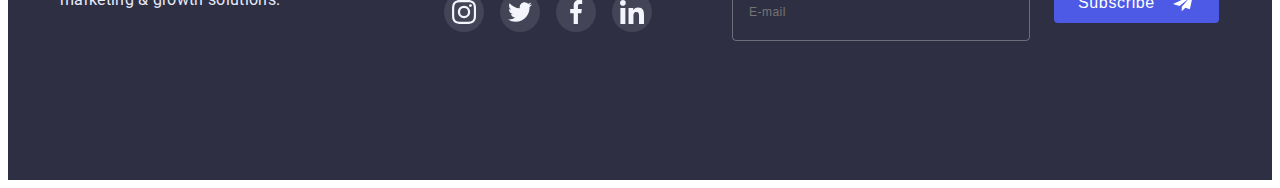
==== commit 6449fa88: "header + footer start" ====
--- a/index.html
+++ b/index.html
@@ -24,7 +24,7 @@
     <link rel="stylesheet" href="./css/desktop.css" />
   </head>
   <body>
-    <!-- <header class="header">
+    <header class="header">
       <div class="container header-container">
         <nav class="header-navigation">
           <a class="header-logo" href="./index.html"
@@ -43,10 +43,6 @@
             </li>
           </ul>
         </nav>
-        <button type="button" class="mobile-menu-open"></button>
-        <svg class="mobile-menu-open-icon" width="30" height="19">
-          <use href="./images/icons.svg#icon-menu"></use>
-        </svg>
         <address>
           <ul class="header-address list">
             <li>
@@ -63,8 +59,93 @@
             </li>
           </ul>
         </address>
+
+        <button class="mobile-menu-open" type="button">
+          <svg class="mobile-menu-open-icon" width="30" height="19">
+            <use href="./images/icons.svg#icon-burger"></use>
+          </svg>
+        </button>
       </div>
-    </header> -->
+
+      <!-- <div class="mobile-menu">
+        <div class="mobile-menu-container">
+          <button class="mobile-menu-close" type="button">
+            <svg class="mobile-menu-open-icon" width="8" height="8">
+              <use href="./images/icons.svg#icon-close"></use>
+            </svg>
+          </button>
+
+          <div class="mobile-link">
+            <ul class="mobile-menu-list">
+              <li class="mobile-menu item list">
+                <a class="mobile-menu current link" href="./index.html"
+                  >Studio</a
+                >
+              </li>
+              <li class="mobile-menu item list">
+                <a class="mobile-menu link" href="./portfolio.html"
+                  >Portfolio</a
+                >
+              </li>
+              <li class="mobile-menu item list">
+                <a class="mobile-menu link" href="">Contacts</a>
+              </li>
+            </ul>
+          </div>
+
+          <div class="mobile-address">
+            <ul class="mobile-menu-address list">
+              <li>
+                <a
+                  class="mobile-menu-address-item link"
+                  href="mailto:info@devstudio.com"
+                  >info@devstudio.com</a
+                >
+              </li>
+              <li>
+                <a
+                  class="mobile-menu-address-item link"
+                  href="tel:+110001111111"
+                  >+11 (000) 111-11-11</a
+                >
+              </li>
+            </ul>
+          </div>
+          <div class="mobile-soc">
+            <ul class="mobile-soc-list list">
+              <li class="mobile-soc-item">
+                <a class="mobile-soc-link link" href>
+                  <svg class="mobile-soc-icon" width="24" height="24">
+                    <use href="./images/icons.svg#icon-instagram"></use>
+                  </svg>
+                </a>
+              </li>
+              <li class="mobile-soc-item">
+                <a class="mobile-soc-link link" href>
+                  <svg class="mobile-soc-icon" width="24" height="24">
+                    <use href="./images/icons.svg#icon-twitter"></use>
+                  </svg>
+                </a>
+              </li>
+              <li class="mobile-soc-item">
+                <a class="mobile-soc-link link" href>
+                  <svg class="mobile-soc-icon" width="24" height="24">
+                    <use href="./images/icons.svg#icon-facebook"></use>
+                  </svg>
+                </a>
+              </li>
+              <li class="mobile-soc-item">
+                <a class="mobile-soc-link link" href>
+                  <svg class="mobile-soc-icon" width="24" height="24">
+                    <use href="./images/icons.svg#icon-linkedin"></use>
+                  </svg>
+                </a>
+              </li>
+            </ul>
+          </div>
+        </div>
+      </div> -->
+    </header>
 
     <main>
       <!--Hero section 1-->
@@ -461,8 +542,7 @@
       </div>
     </div>
 
-    <!-- <footer class="footer">
-    
+    <footer class="footer">
       <div class="container footer-container">
         <div class="footer-logo">
           <a class="footer-navigation" href="./index.html"
@@ -527,7 +607,8 @@
           </form>
         </div>
       </div>
-    </footer> -->
+    </footer>
     <script src="./js/modal.js"></script>
+    <!-- <script src="./js/menu.js"></script> -->
   </body>
 </html>
--- a/css/style.css
+++ b/css/style.css
@@ -45,7 +45,6 @@
 
 .container {
     width: 100%;
-    /* max-width: 1158px; */
     padding: 0 16px;
     margin: 0 auto;
     /* outline: 2px solid brown; */
@@ -87,11 +86,12 @@
     padding-top: 24px;
     padding-bottom: 24px;
     border-bottom: 1px solid #E7E9FC;
-}
+   }
+
 .header-container {
     display: flex;
     align-items: center;
-}
+   }
 
 .header-navigation {
     display: flex;
@@ -108,74 +108,69 @@
         }
 
 .header-logo-link {
-        font-family: 'Raleway', sans-serif;
-        font-weight: 800;
-        font-size: 18px;
-        line-height: 1.33;
-        color: #2E2F42;
-        margin-right: 76px;
+    font-family: 'Raleway', sans-serif;
+    font-weight: 800;
+    font-size: 18px;
+    line-height: 1.33;
+    color: #2E2F42;
+    margin-right: 76px;
         }
 
-.header-list{
-    display: flex;
-    gap: 40px;
-}
-
-/* .header-item {} */
-
-.header-link {
-    font-weight: 500;
-    font-size: 16px;
-    line-height: 1.5;
-    letter-spacing: 0.02em;
-    color: #2E2F42;
-    position: relative;
-    transition-property: color;
-    transition-duration: 250ms;
-    transition-timing-function: cubic-bezier(0.4, 0, 0.2, 1);
-}
-
-.header-link:is(:hover, :focus) {
-color: #404BBF;
-}
-
-.header-link.current {
-    color: var(--active-color);
-}
-
-.header-link.current::after {
-content: "";
-width: 100%;
-height: 4px;
-position: absolute;
-background: #404BBF;
-border-radius: 2px;
-top: 44px;
-left: 0;
-}
-   
-
-.header-address {
-    font-style: normal;
-    display: flex;
-    gap: 40px;
-}
-
-.header-address-item {
-        font-size: 16px;
-        line-height: 1.5;
-        letter-spacing: 0.02em;
-        color: #434455;
-        font-style: normal;
-        text-decoration: none;
-        transition-property: color;
-        transition-duration: 250ms;
-        transition-timing-function: cubic-bezier(0.4, 0, 0.2, 1);
-}
-
-.header-address-item:is(:hover, :focus) {
-    color: #404BBF;
-}
+.header-list, .header-address {
+    display: none;
+}
+
+/* .mobile-menu-open {
+    background: transparent;
+    border: none;
+    cursor: pointer;
+}
+
+.mobile-menu-open-icon{
+    stroke: #2E2F42;    
+}
+
+.mobile-menu {
+    position: fixed;
+    top: 0;
+    z-index: 1;
+    width: 100%;
+    height: 100%;
+    background-color: #c4f3f3;
+    padding-top: 32px;
+    padding-bottom: 32px;
+}
+
+.mobile-menu-container {
+    width: 353px;
+    padding-left: 40px;
+    padding-right: 35px;
+}
+
+.mobile-menu-close {
+    display: block;
+    margin-left: auto;
+    margin-bottom: 40px;
+}
+.mobile-menu-list {
+    display: flex;
+    flex-wrap: wrap;
+    gap: 32px;
+}
+.mobile-menu-address {
+}
+.mobile-menu-address-item {
+}
+.mobile-soc {
+}
+.mobile-soc-list {
+}
+.mobile-soc-item {
+}
+.mobile-soc-link {
+}
+.mobile-soc-icon {
+} */
 
 /* ----------------------------- STUDIO ------------------------- */
 
@@ -460,7 +455,7 @@
     margin-bottom: 0;
 }
 .values-block-icon {
-display: none;
+    display: none;
 }
 
 /* .values-item-icons {
@@ -577,9 +572,7 @@
 .team-soc-link:is(:hover, :focus) {
   background-color:var(--active-color); 
 }
-
-
-
+    
 /* ----------------------------- CUSTOMERS -------------------------- */
 
 .customers {
@@ -636,22 +629,29 @@
 /* ----------------------------- FOOTER ----------------------------- */
 
 .footer {
+    
     background-color: #2E2F42;
-    padding-top: 100px;
-    padding-bottom: 100px;
+    padding-top: 96px;
+    padding-bottom: 96px;
     margin: 0 auto;
 }
 
 .footer-container {
-    display: flex;
+max-width: 428px;
+    display: flex;
+    flex-direction: column;
+    align-items: center;
 }
 .footer-logo {
-margin-right: 120px;
-}
-
-.footer-list {
+display: flex;
+flex-direction: column;
+align-items: center;
+margin-bottom: 72px;
+}
+
+/* .footer-list {
     margin-right: 120px;
-}
+} */
 .footer-navigation {
     font-family: 'Raleway', sans-serif;
     font-weight: 800;
@@ -659,6 +659,7 @@
     line-height: 1.33;
     color: var(--accent-color, #4D5AE5);
     text-decoration: none;
+    text-align: center;
        }
 
 .footer-navigation-link {
@@ -668,6 +669,7 @@
     line-height: 1.17;
     letter-spacing: 0.03em;
     color: #F4F4FD;
+    
        }
 
 .footer-text {
@@ -682,6 +684,7 @@
 .footer-social {
 display: block;
 }
+
 .footer-subtitle {
     font-weight: 500;
     font-size: 16px;
--- a/css/tablet.css
+++ b/css/tablet.css
@@ -4,6 +4,69 @@
 
   }
   
+.header-list{
+    display: flex;
+    gap: 40px;
+}
+
+.header-link {
+    font-weight: 500;
+    font-size: 16px;
+    line-height: 1.5;
+    letter-spacing: 0.02em;
+    color: #2E2F42;
+    position: relative;
+    transition-property: color;
+    transition-duration: 250ms;
+    transition-timing-function: cubic-bezier(0.4, 0, 0.2, 1);
+}
+
+.header-link:is(:hover, :focus) {
+    color: #404BBF;
+}
+
+.header-link.current {
+    color: var(--active-color);
+}
+
+.header-link.current::after {
+    content: "";
+    width: 100%;
+    height: 4px;
+    position: absolute;
+    background: #404BBF;
+    border-radius: 2px;
+    top: 50px;
+    left: 0;
+}
+   
+.header-address {
+    font-style: normal;
+    display: flex;
+    flex-direction: column;
+    /* gap: 6px; */
+      }
+
+.header-address-item {
+    font-size: 12px;
+    line-height: 1.17;
+    letter-spacing: 0.02em;
+    color: #434455;
+    font-style: normal;
+    text-decoration: none;
+    transition-property: color;
+    transition-duration: 250ms;
+    transition-timing-function: cubic-bezier(0.4, 0, 0.2, 1);
+}
+
+.header-address-item:is(:hover, :focus) {
+    color: #404BBF;
+}
+
+.mobile-menu-open {
+  display: none;
+}
+
 .hero {
     max-width: 768px;
     background-image: linear-gradient(
--- a/css/desktop.css
+++ b/css/desktop.css
@@ -2,6 +2,21 @@
   .container {
     max-width: 1160px;
   }
+
+  .header-link.current::after {
+    top: 44px;
+  }
+
+  .header-address {
+    font-style: normal;
+    flex-direction: unset;
+    gap: 40px;
+}
+
+.header-address-item {
+    font-size: 16px;
+    line-height: 1.5;
+}
 
 .hero {
     padding-top: 188px;
@@ -21,7 +36,7 @@
     margin: 0 auto 48px;
     } 
 
-   .values {
+.values {
     padding-top: 120px;
     padding-bottom: 120px;
 }
@@ -38,13 +53,13 @@
 }
 
 .values-block-icon {
-display: flex;
-width: 100%;
-height: 100%;
-margin-bottom: 8px;
-background: #F4F4FD;
-justify-content: center;
-align-items: center;
+    display: flex;
+    width: 100%;
+    height: 100%;
+    margin-bottom: 8px;
+    background: #F4F4FD;
+    justify-content: center;
+    align-items: center;
 }
 
 .values-subtitle {
@@ -103,6 +118,13 @@
     height: 88px;
 }
 
+.footer-container {
+    display: flex;
+    flex-direction: unset;
+    
 }
-
-
+.footer-logo {
+margin-right: 120px;
+align-items: start;
+}
+ }
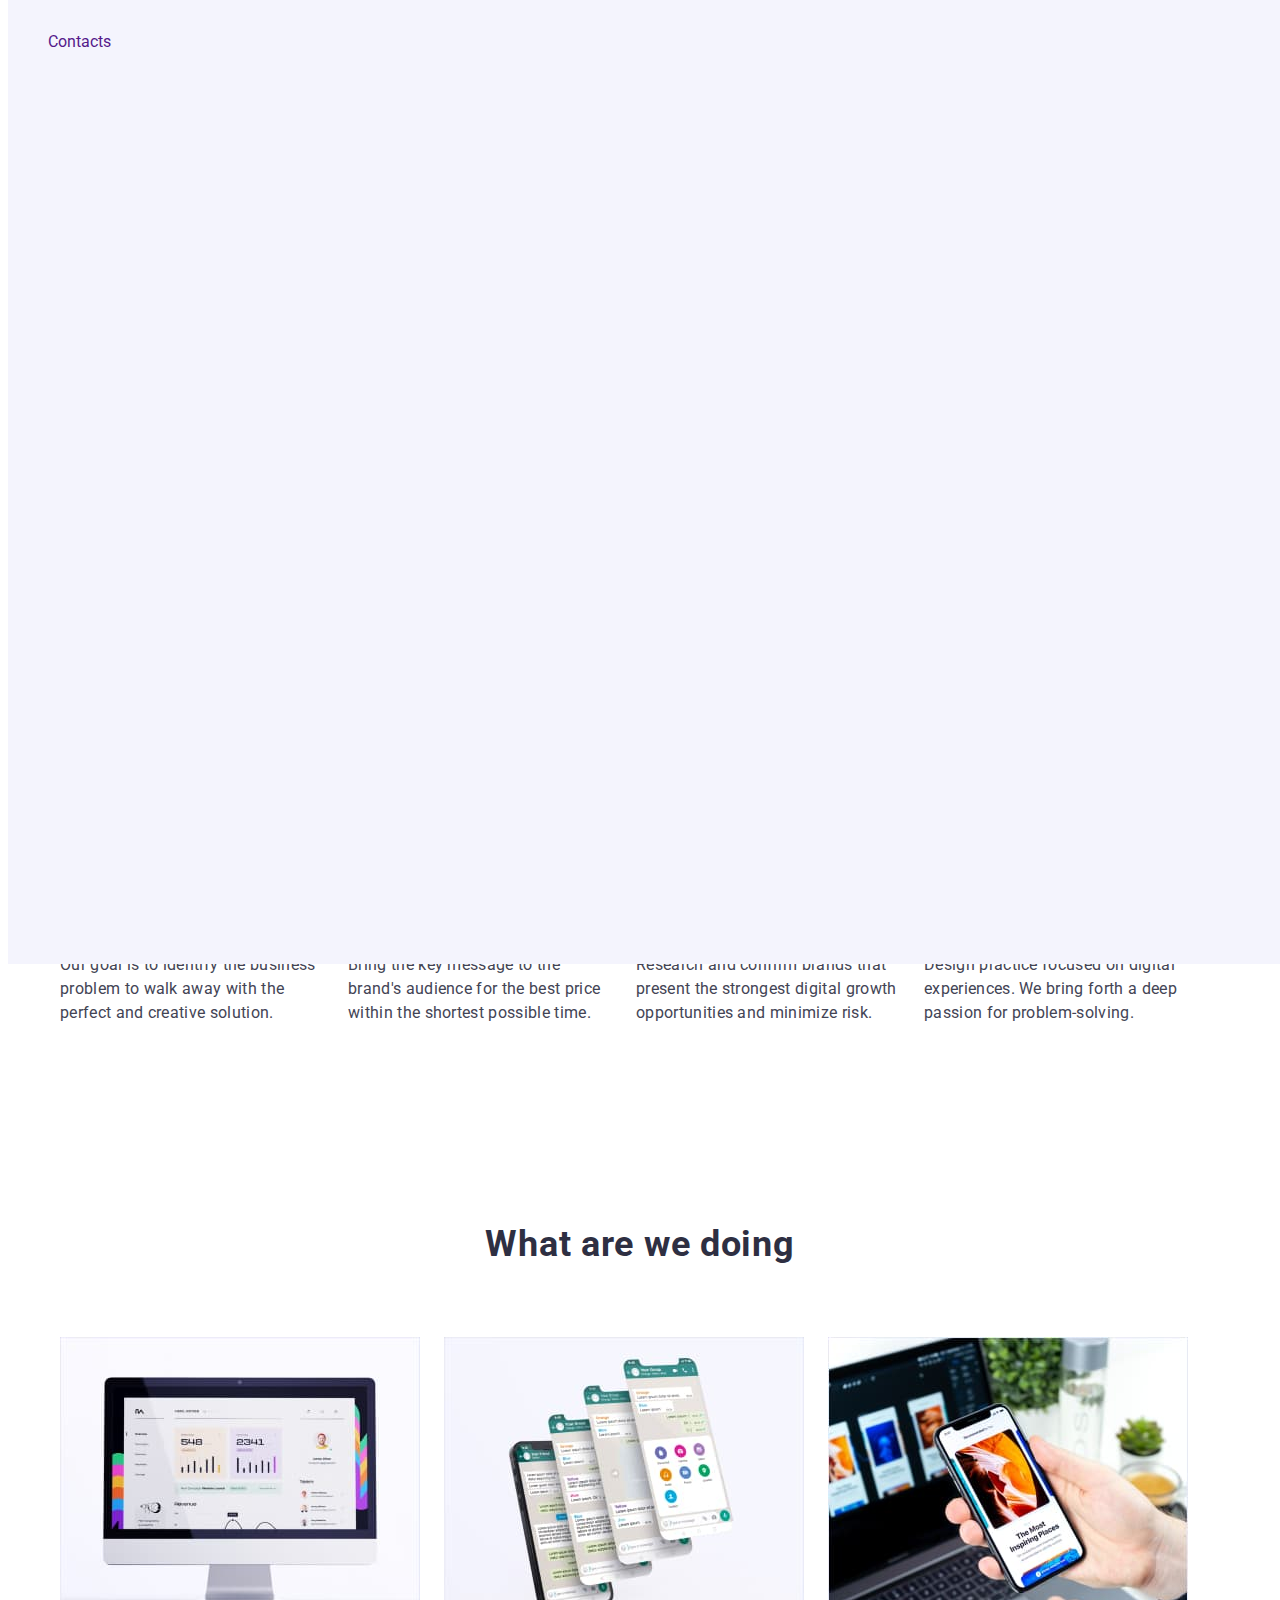
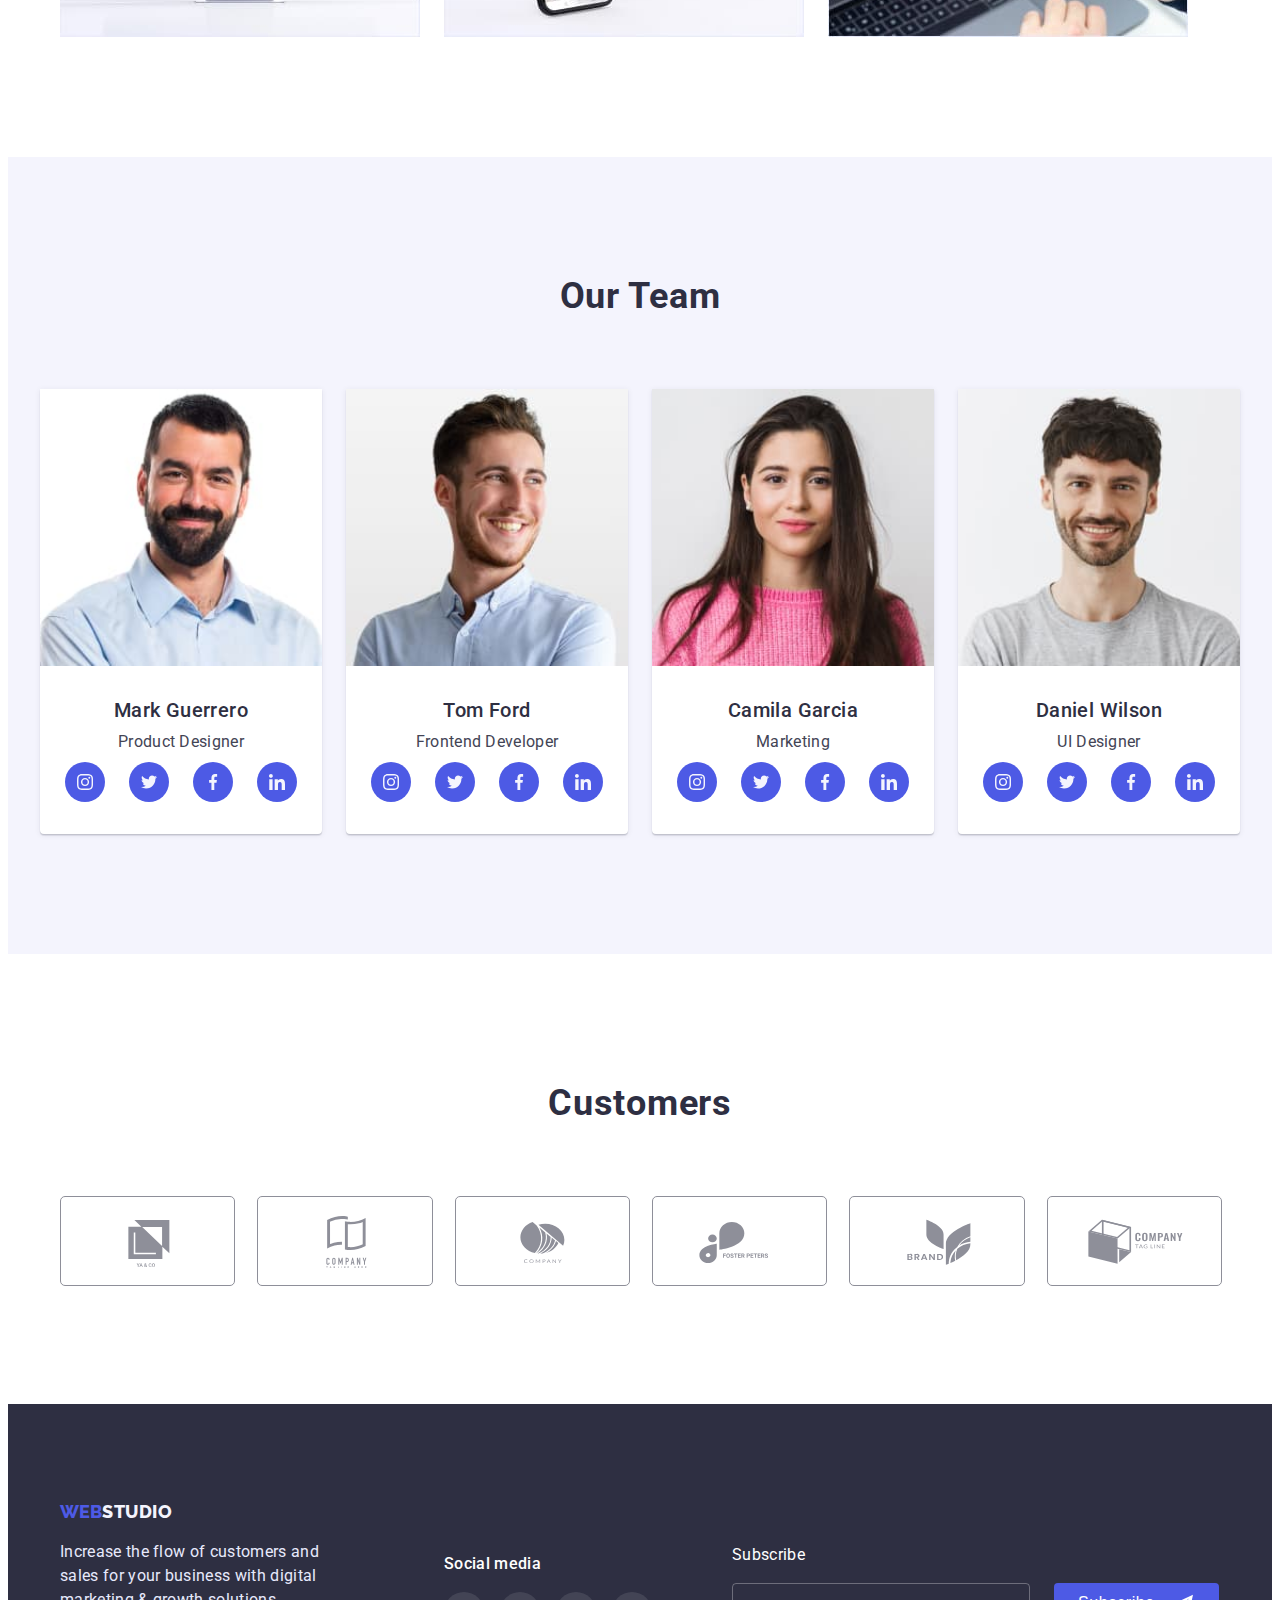
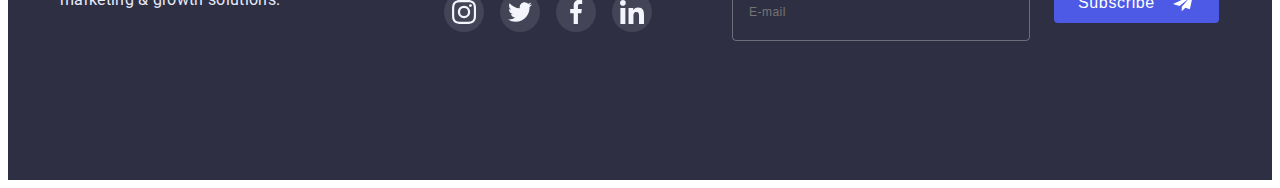
==== commit 82baf964: "unset mobile-menu" ====
--- a/index.html
+++ b/index.html
@@ -67,7 +67,7 @@
         </button>
       </div>
 
-      <!-- <div class="mobile-menu">
+      <div class="mobile-menu">
         <div class="mobile-menu-container">
           <button class="mobile-menu-close" type="button">
             <svg class="mobile-menu-open-icon" width="8" height="8">
@@ -144,7 +144,7 @@
             </ul>
           </div>
         </div>
-      </div> -->
+      </div>
     </header>
 
     <main>
--- a/css/style.css
+++ b/css/style.css
@@ -120,7 +120,7 @@
     display: none;
 }
 
-/* .mobile-menu-open {
+.mobile-menu-open {
     background: transparent;
     border: none;
     cursor: pointer;
@@ -136,7 +136,7 @@
     z-index: 1;
     width: 100%;
     height: 100%;
-    background-color: #c4f3f3;
+    background-color: #F4F4FD;
     padding-top: 32px;
     padding-bottom: 32px;
 }
@@ -170,7 +170,7 @@
 .mobile-soc-link {
 }
 .mobile-soc-icon {
-} */
+}
 
 /* ----------------------------- STUDIO ------------------------- */
 
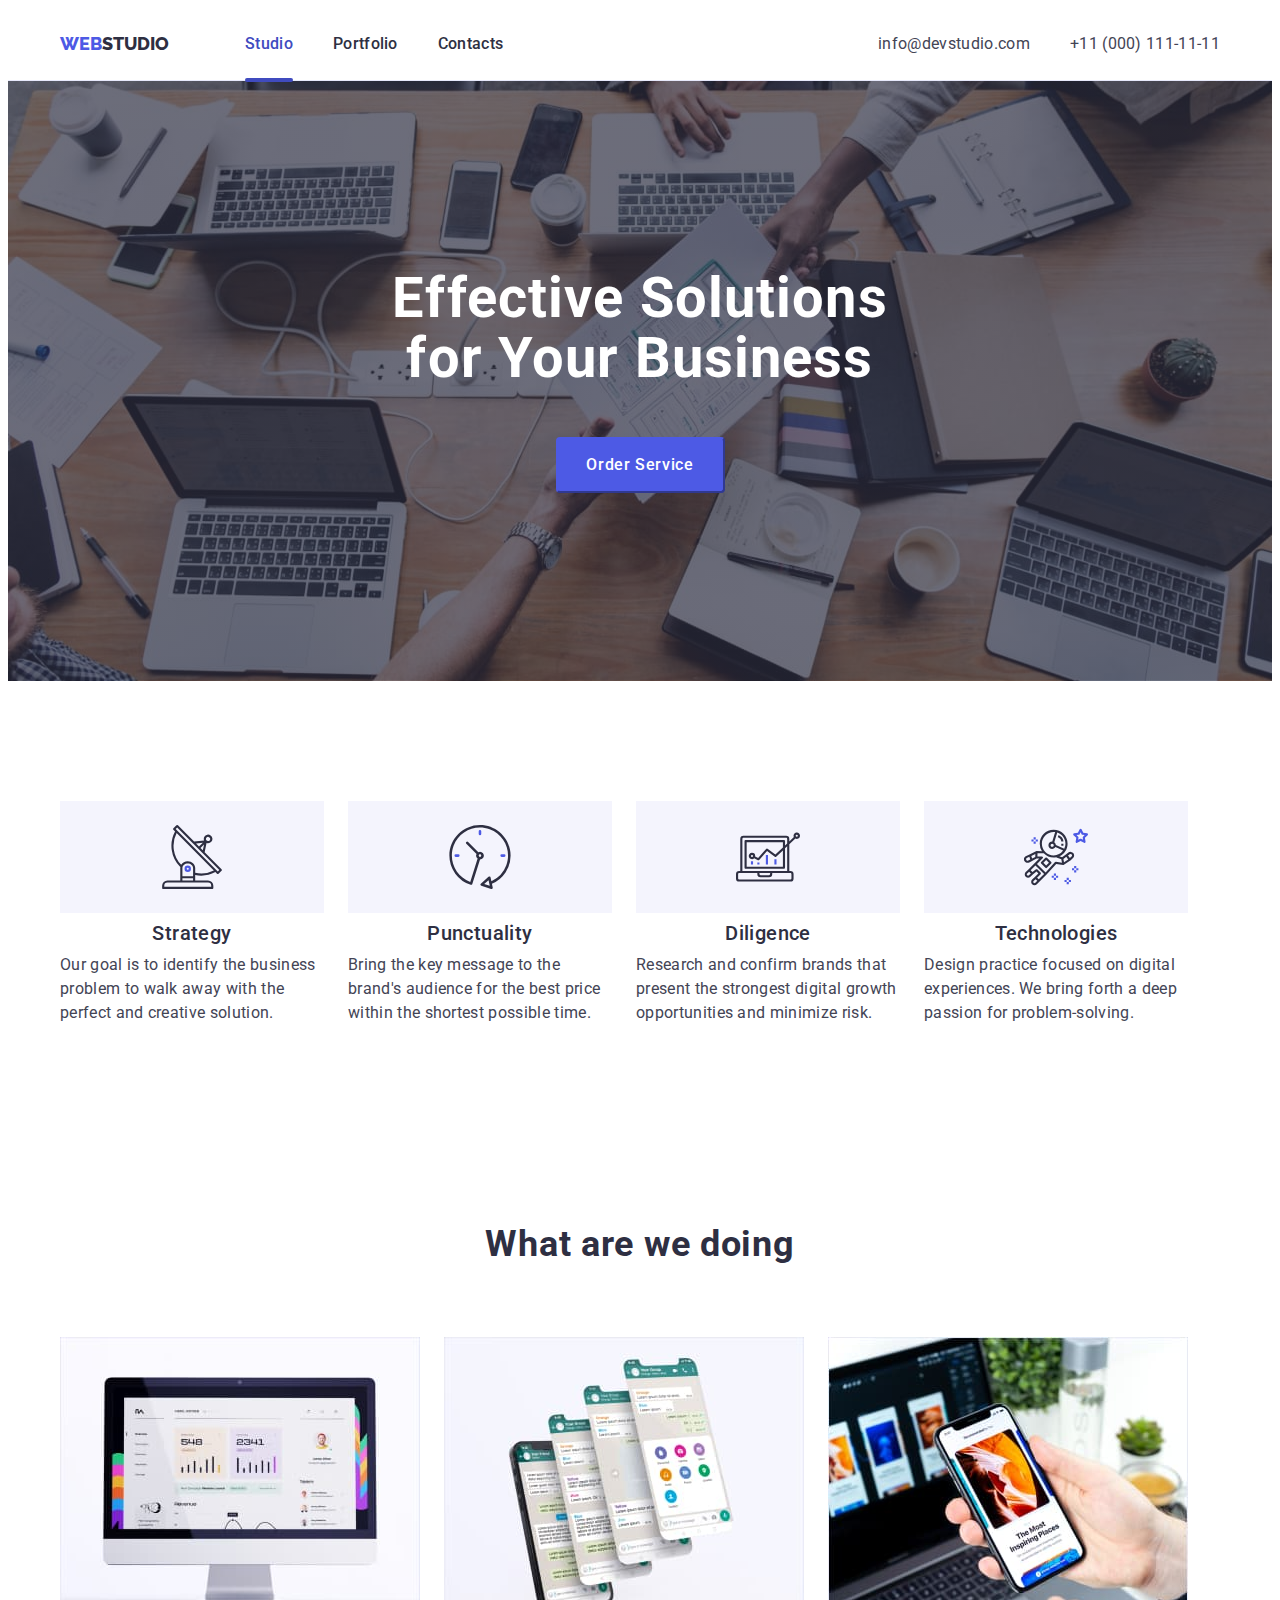
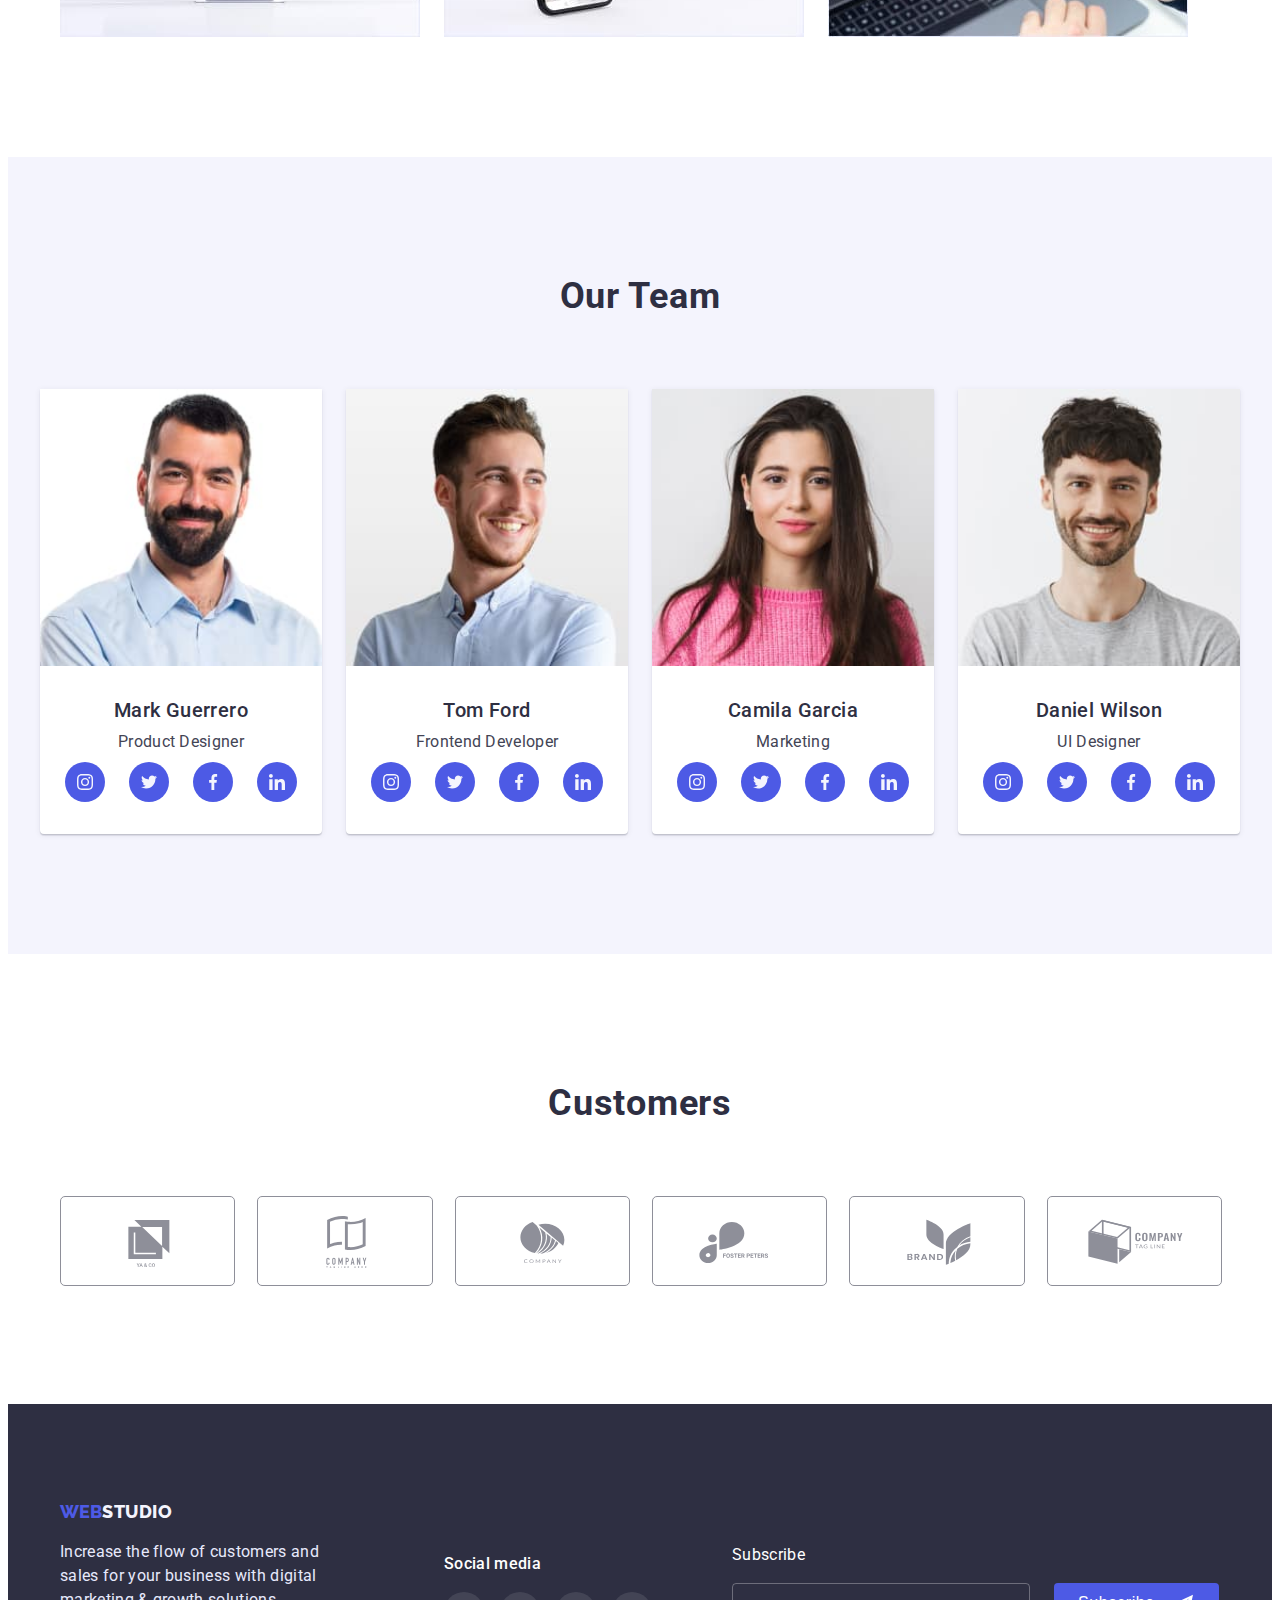
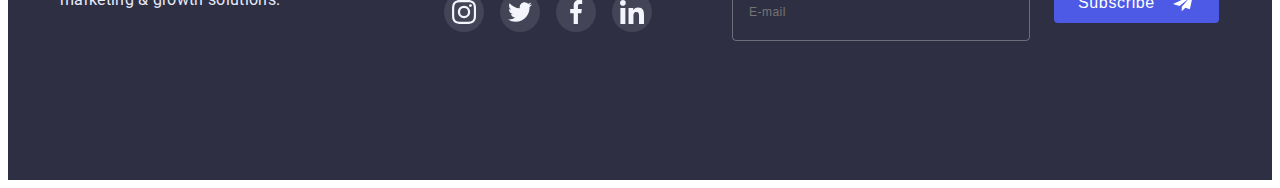
==== commit 5cc0aa45: "comeback" ====
--- a/index.html
+++ b/index.html
@@ -67,14 +67,13 @@
         </button>
       </div>
 
-      <div class="mobile-menu">
+      <!-- <div class="mobile-menu">
         <div class="mobile-menu-container">
           <button class="mobile-menu-close" type="button">
             <svg class="mobile-menu-open-icon" width="8" height="8">
               <use href="./images/icons.svg#icon-close"></use>
             </svg>
           </button>
-
           <div class="mobile-link">
             <ul class="mobile-menu-list">
               <li class="mobile-menu item list">
@@ -92,7 +91,6 @@
               </li>
             </ul>
           </div>
-
           <div class="mobile-address">
             <ul class="mobile-menu-address list">
               <li>
@@ -144,7 +142,7 @@
             </ul>
           </div>
         </div>
-      </div>
+      </div> -->
     </header>
 
     <main>
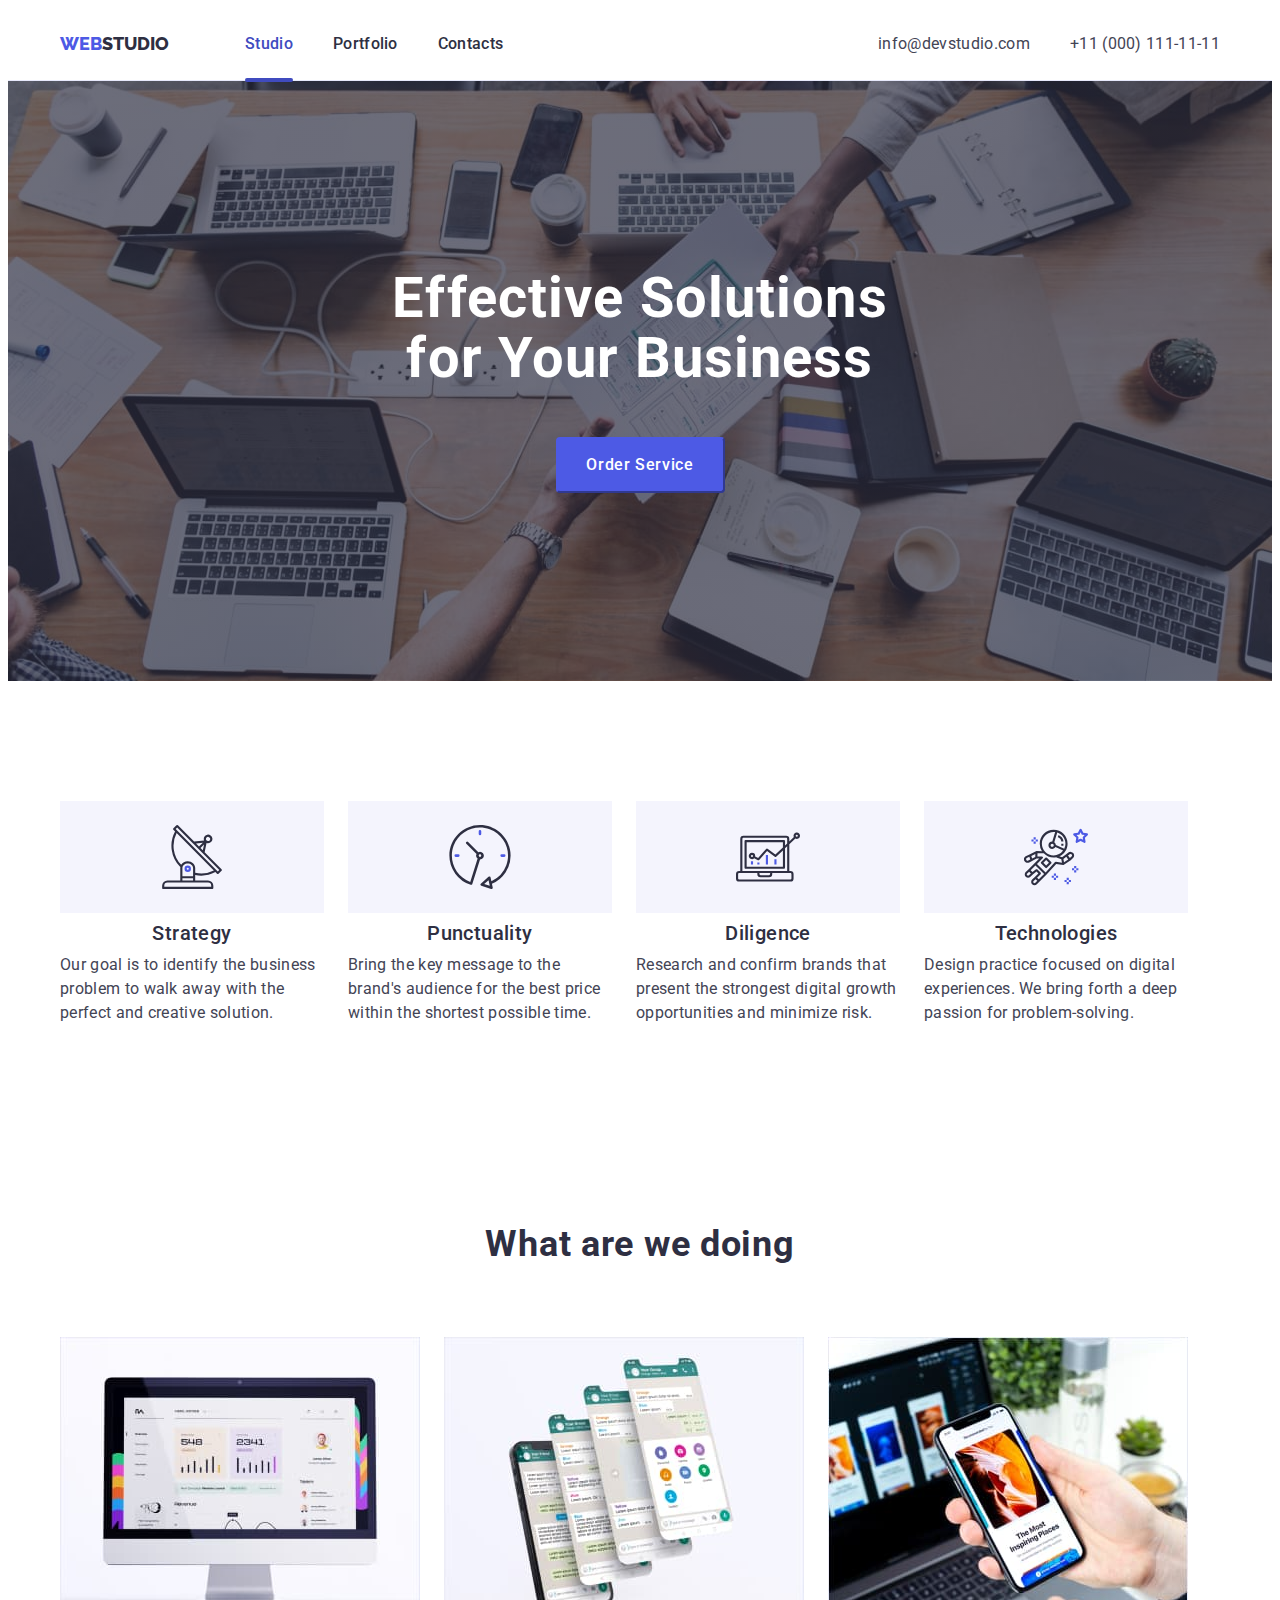
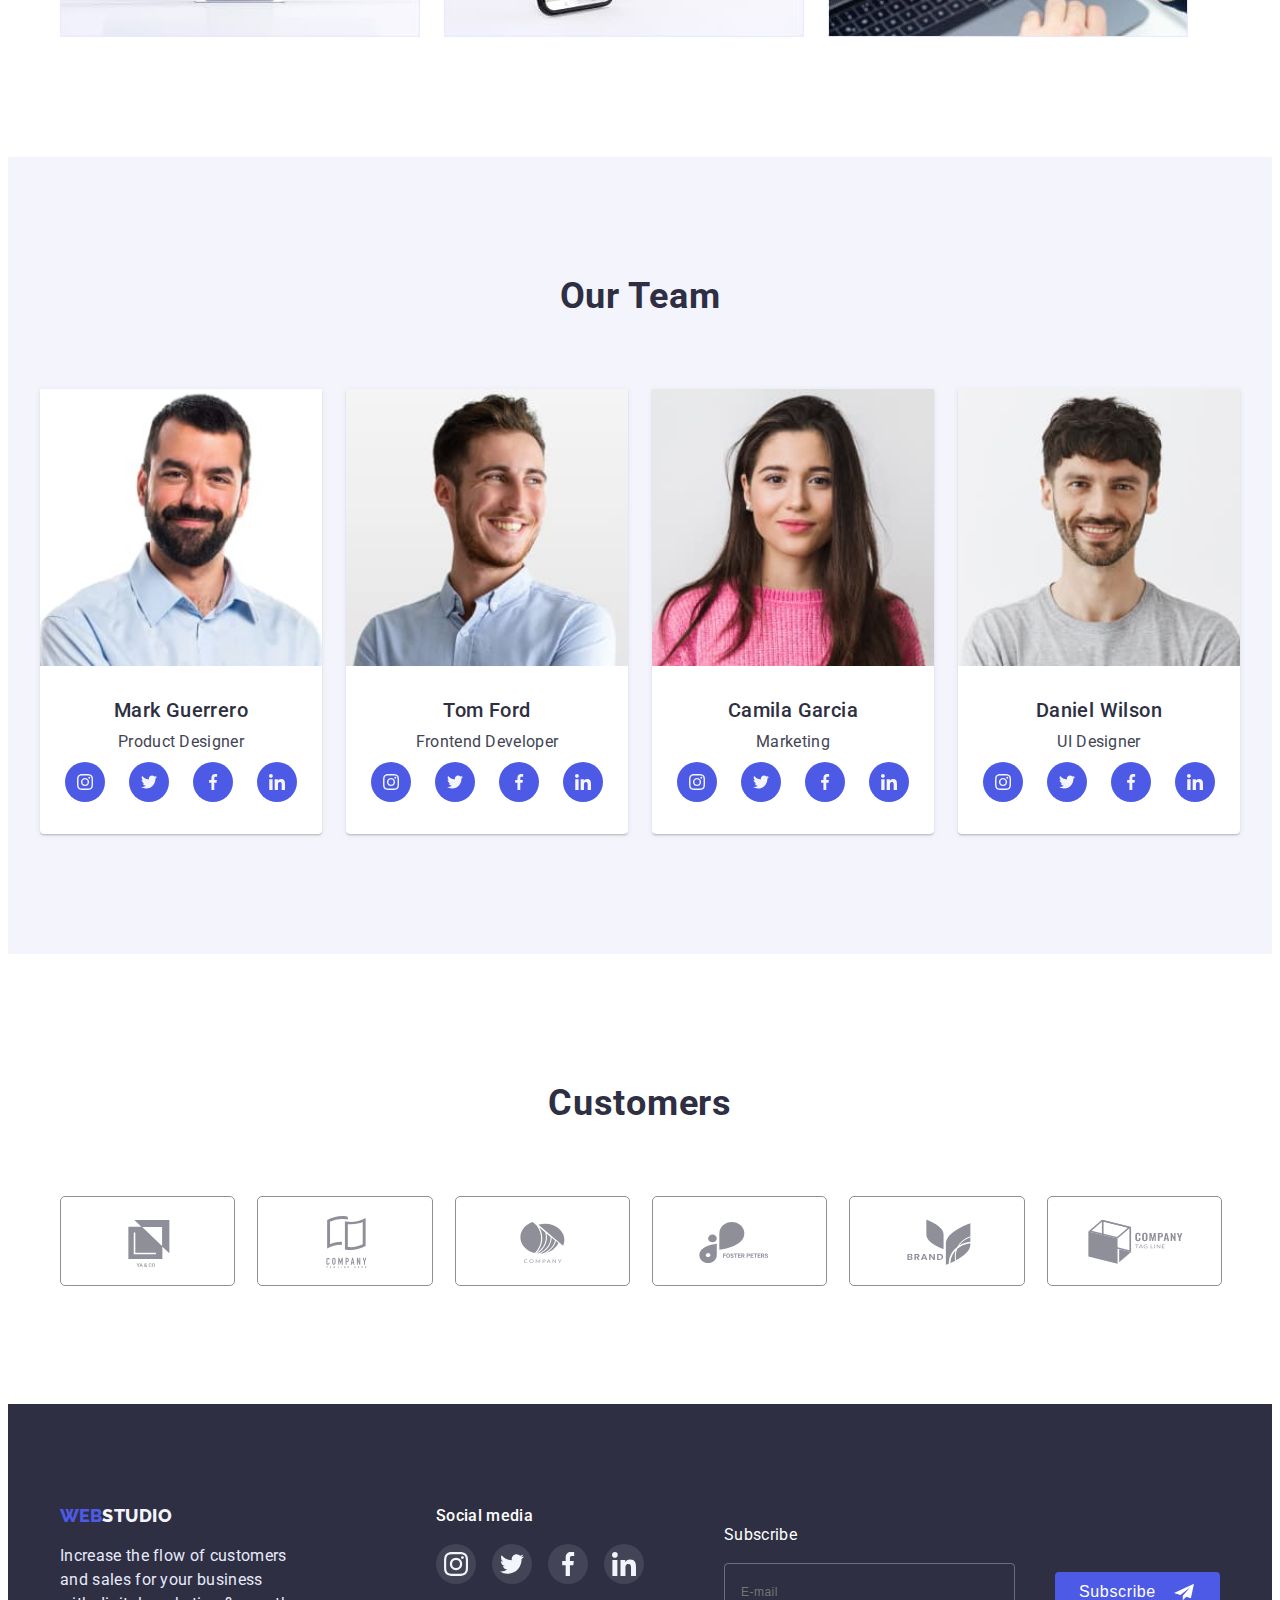
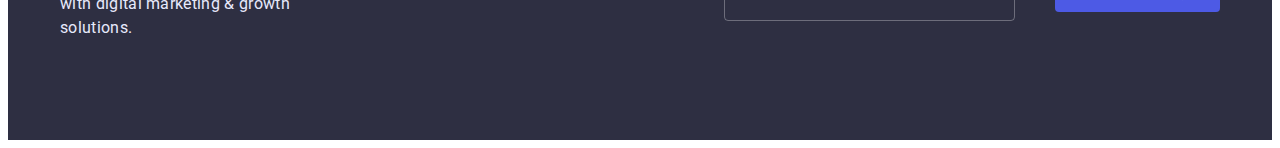
==== commit b87fb50f: "all section without menu" ====
--- a/index.html
+++ b/index.html
@@ -542,48 +542,50 @@
 
     <footer class="footer">
       <div class="container footer-container">
-        <div class="footer-logo">
-          <a class="footer-navigation" href="./index.html"
-            >WEB<span class="footer-navigation-link">STUDIO</span></a
-          >
-          <p class="footer-text">
-            Increase the flow of customers and sales for your business with
-            digital marketing & growth solutions.
-          </p>
-        </div>
-
-        <div class="footer-social">
-          <h3 class="footer-subtitle">Social media</h3>
-          <ul class="footer-soc-list list">
-            <li class="footer-soc-item">
-              <a class="footer-soc-link link" href>
-                <svg class="footer-soc-icon" width="24" height="24">
-                  <use href="./images/icons.svg#icon-instagram"></use>
-                </svg>
-              </a>
-            </li>
-            <li class="footer-soc-item">
-              <a class="footer-soc-link link" href>
-                <svg class="footer-soc-icon" width="24" height="24">
-                  <use href="./images/icons.svg#icon-twitter"></use>
-                </svg>
-              </a>
-            </li>
-            <li class="footer-soc-item">
-              <a class="footer-soc-link link" href>
-                <svg class="footer-soc-icon" width="24" height="24">
-                  <use href="./images/icons.svg#icon-facebook"></use>
-                </svg>
-              </a>
-            </li>
-            <li class="footer-soc-item">
-              <a class="footer-soc-link link" href>
-                <svg class="footer-soc-icon" width="24" height="24">
-                  <use href="./images/icons.svg#icon-linkedin"></use>
-                </svg>
-              </a>
-            </li>
-          </ul>
+        <div class="footer-tablet-nav">
+          <div class="footer-logo">
+            <a class="footer-navigation" href="./index.html"
+              >WEB<span class="footer-navigation-link">STUDIO</span></a
+            >
+            <p class="footer-text">
+              Increase the flow of customers and sales for your business with
+              digital marketing & growth solutions.
+            </p>
+          </div>
+
+          <div class="footer-social">
+            <h3 class="footer-subtitle">Social media</h3>
+            <ul class="footer-soc-list list">
+              <li class="footer-soc-item">
+                <a class="footer-soc-link link" href>
+                  <svg class="footer-soc-icon" width="24" height="24">
+                    <use href="./images/icons.svg#icon-instagram"></use>
+                  </svg>
+                </a>
+              </li>
+              <li class="footer-soc-item">
+                <a class="footer-soc-link link" href>
+                  <svg class="footer-soc-icon" width="24" height="24">
+                    <use href="./images/icons.svg#icon-twitter"></use>
+                  </svg>
+                </a>
+              </li>
+              <li class="footer-soc-item">
+                <a class="footer-soc-link link" href>
+                  <svg class="footer-soc-icon" width="24" height="24">
+                    <use href="./images/icons.svg#icon-facebook"></use>
+                  </svg>
+                </a>
+              </li>
+              <li class="footer-soc-item">
+                <a class="footer-soc-link link" href>
+                  <svg class="footer-soc-icon" width="24" height="24">
+                    <use href="./images/icons.svg#icon-linkedin"></use>
+                  </svg>
+                </a>
+              </li>
+            </ul>
+          </div>
         </div>
 
         <div class="footer-subscribe">
--- a/css/style.css
+++ b/css/style.css
@@ -130,23 +130,21 @@
     stroke: #2E2F42;    
 }
 
-.mobile-menu {
+/* .mobile-menu {
     position: fixed;
     top: 0;
     z-index: 1;
     width: 100%;
     height: 100%;
-    background-color: #F4F4FD;
+    background-color: #c4f3f3;
     padding-top: 32px;
     padding-bottom: 32px;
 }
-
 .mobile-menu-container {
     width: 353px;
     padding-left: 40px;
     padding-right: 35px;
 }
-
 .mobile-menu-close {
     display: block;
     margin-left: auto;
@@ -170,7 +168,7 @@
 .mobile-soc-link {
 }
 .mobile-soc-icon {
-}
+} */
 
 /* ----------------------------- STUDIO ------------------------- */
 
@@ -629,7 +627,6 @@
 /* ----------------------------- FOOTER ----------------------------- */
 
 .footer {
-    
     background-color: #2E2F42;
     padding-top: 96px;
     padding-bottom: 96px;
@@ -637,16 +634,16 @@
 }
 
 .footer-container {
-max-width: 428px;
+    max-width: 396px;
     display: flex;
     flex-direction: column;
     align-items: center;
 }
 .footer-logo {
-display: flex;
-flex-direction: column;
-align-items: center;
-margin-bottom: 72px;
+    display: flex;
+    flex-direction: column;
+    align-items: center;
+    margin-bottom: 72px;
 }
 
 /* .footer-list {
@@ -682,7 +679,7 @@
 }
 
 .footer-social {
-display: block;
+    display: block;
 }
 
 .footer-subtitle {
@@ -692,12 +689,14 @@
     letter-spacing: 0.02em;
     color: #FFFFFF;
     margin-bottom: 16px;
+    text-align: center;
 }
 
 .footer-soc-list {
     display: flex;
     justify-content: center;
     gap: 16px;
+    margin-bottom: 72px;
 }
 
 .footer-soc-item {
@@ -727,7 +726,7 @@
 }
 
 .footer-subscribe{
-   margin-left: 80px;
+   margin-left: 0 auto;
     }
 
 .subscribe-title{
@@ -736,15 +735,20 @@
     letter-spacing: 0.02em;
     color: #FFFFFF;
     margin-bottom: 16px;
+    text-align: center;
 }
 
 .subscribe-form{
     display: flex;
+    flex-direction: column;
+    align-items: center;
+    column-gap: 16px;
+    min-width: 396px;
     }
 
 .subscribe-input{
-    display: flex;
-    width: 264px;
+    /* display: flex; */
+    width: 100%;
     height: 40px;
     border: 1px solid rgba(255, 255, 255, 0.3);
     border-radius: 4px;
@@ -756,7 +760,7 @@
     color: rgba(255, 255, 255, 0.6);
     /* outline: transparent; */
     padding: 8px 16px;
-    margin-right: 24px;
+    
    }
 
 /* .subscribe-input:focus{
@@ -781,6 +785,7 @@
     transition-property: cursor, background-color;
     transition-duration: 250ms;
     transition-timing-function: cubic-bezier(0.4, 0, 0.2, 1);
+    margin-top: 16px;
       }
 
 .btn-subscribe:is(:hover, :focus) {
@@ -909,6 +914,4 @@
     line-height: 1.5;
     letter-spacing: 0.02em;
     color: var(--main-color-text, #434455);
-}
-
-    
+}--- a/css/tablet.css
+++ b/css/tablet.css
@@ -111,4 +111,43 @@
     width: calc((100% - 48px) / 3);
     height: 88px;
     }
+
+.footer-logo {
+    align-items: start;
+    margin-bottom: 0;
+}
+
+.footer-tablet-nav{
+    display: flex;
+    gap: 24px;
+    margin-bottom: 72px;
+}
+
+
+.footer-soc-list {
+    margin-bottom: 0;
+}
+.footer-subscribe{
+    width: 496px;
+   margin: 0;
+    }
+
+.subscribe-title{
+    text-align: start;
+}
+
+.subscribe-form{
+    flex-direction: unset;
+    align-items: start;
+    min-width: 264px;
+          }
+
+.subscribe-input{
+       width: 264px;
+       margin-right: 24px;
+       }
+
+       .btn-subscribe{
+        margin-top: 0;
+       }
 }--- a/css/desktop.css
+++ b/css/desktop.css
@@ -118,6 +118,11 @@
     height: 88px;
 }
 
+.footer {
+    padding-top: 100px;
+    padding-bottom: 100px;
+   }
+
 .footer-container {
     display: flex;
     flex-direction: unset;
@@ -125,6 +130,41 @@
 }
 .footer-logo {
 margin-right: 120px;
-align-items: start;
+margin-bottom: 0;
 }
- }
+
+.footer-tablet-nav{
+    margin-bottom: 0;
+}
+
+.footer-subtitle {
+  
+    text-align: start;
+}
+
+.footer-soc-list {
+    margin-bottom: 0;
+}
+
+.footer-subscribe{
+   margin-left: 80px;
+    }
+
+.subscribe-title{
+    text-align: start;
+}
+
+.subscribe-form{
+    flex-direction: unset;
+    align-items: center;
+          }
+
+.subscribe-input{
+       width: 264px;
+       margin-right: 24px;
+       }
+
+       .btn-subscribe{
+        margin-top: 0;
+       }
+ }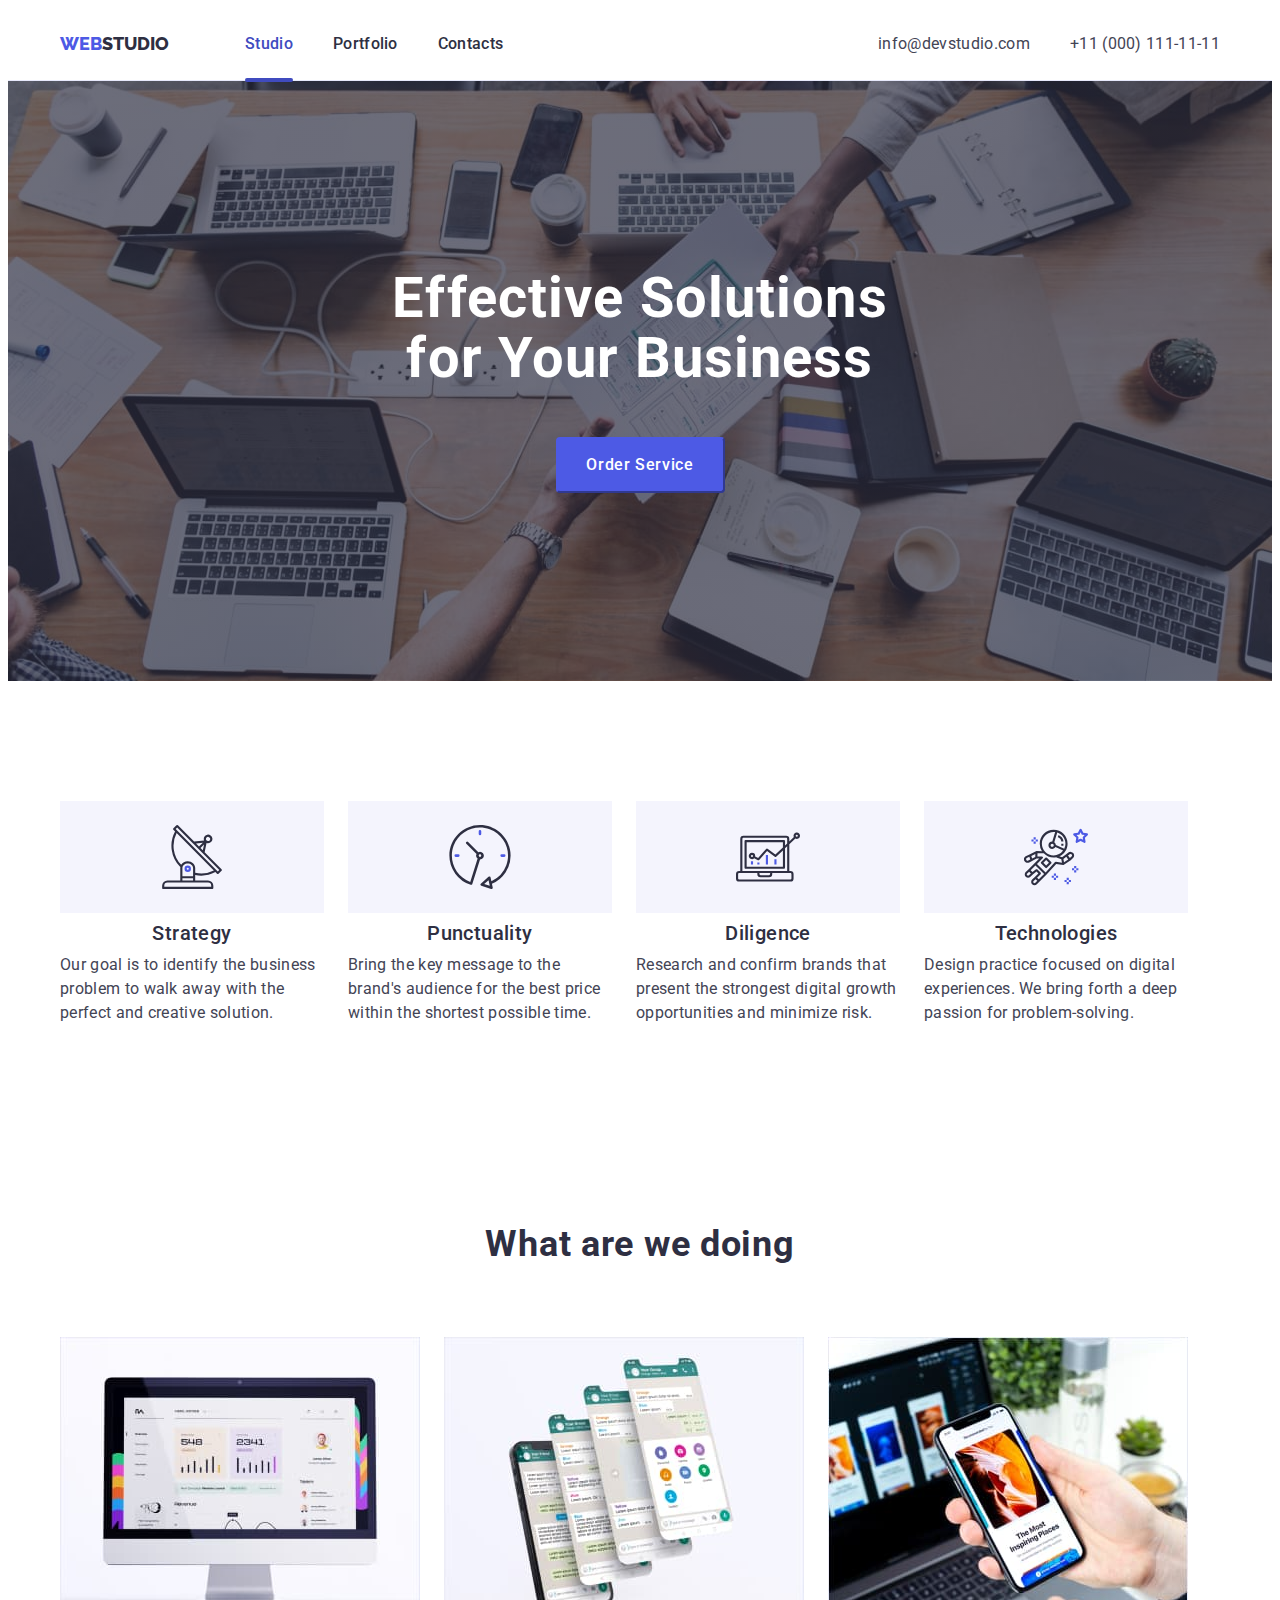
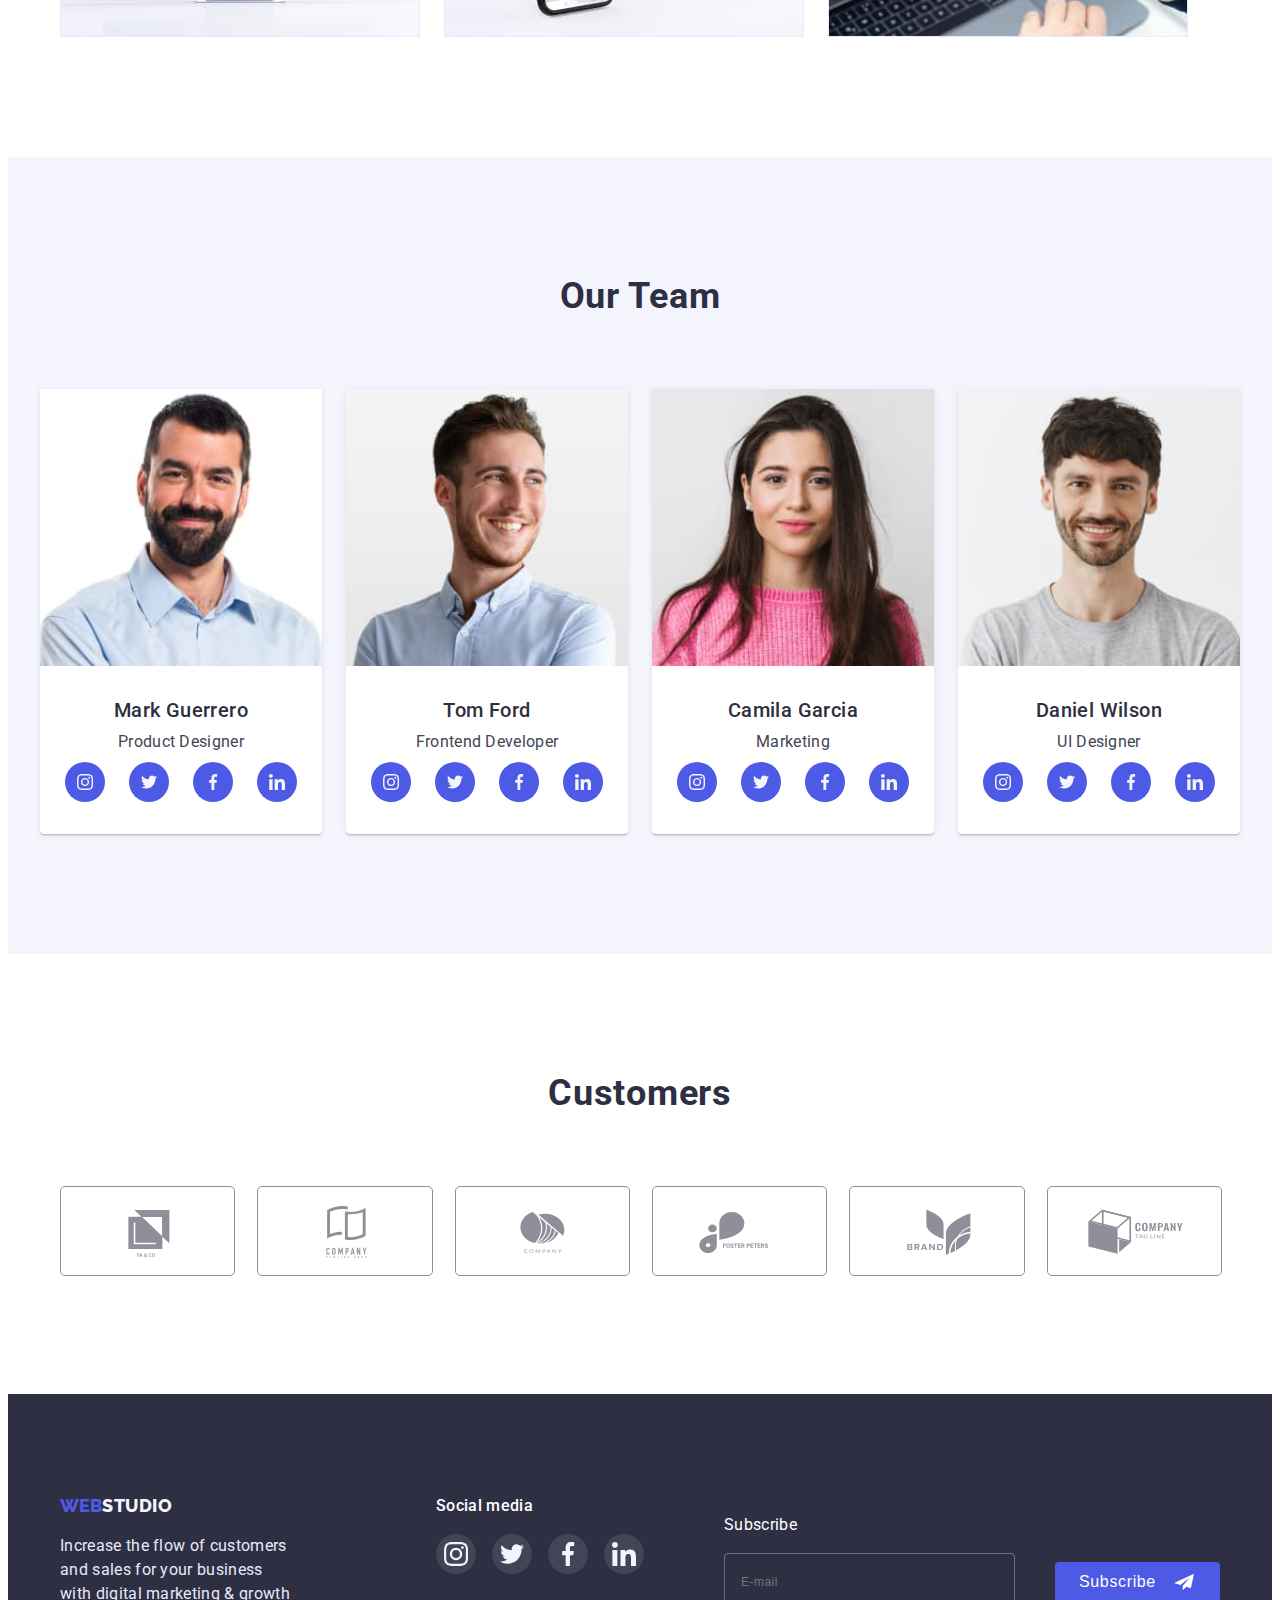
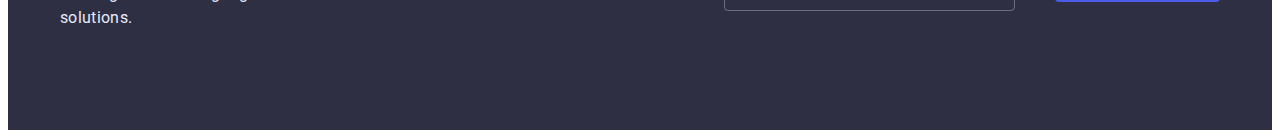
==== commit 05b903d7: "studio finished" ====
--- a/index.html
+++ b/index.html
@@ -60,89 +60,90 @@
           </ul>
         </address>
 
-        <button class="mobile-menu-open" type="button">
+        <button class="mobile-menu-open" type="button" data-menu-open>
           <svg class="mobile-menu-open-icon" width="30" height="19">
             <use href="./images/icons.svg#icon-burger"></use>
           </svg>
         </button>
       </div>
 
-      <!-- <div class="mobile-menu">
-        <div class="mobile-menu-container">
-          <button class="mobile-menu-close" type="button">
-            <svg class="mobile-menu-open-icon" width="8" height="8">
-              <use href="./images/icons.svg#icon-close"></use>
-            </svg>
-          </button>
-          <div class="mobile-link">
+      <div class="mobile-menu is-hidden" data-menu>
+        <div class="container">
+          <div>
+            <button class="mobile-menu-close" type="button" data-menu-close>
+              <svg class="mobile-menu-close-icon" width="8" height="8">
+                <use href="./images/icons.svg#icon-close"></use>
+              </svg>
+            </button>
+
             <ul class="mobile-menu-list">
-              <li class="mobile-menu item list">
-                <a class="mobile-menu current link" href="./index.html"
+              <li class="mobile-menu-item list">
+                <a class="mobile-menu-link current link" href="./index.html"
                   >Studio</a
                 >
               </li>
-              <li class="mobile-menu item list">
-                <a class="mobile-menu link" href="./portfolio.html"
+              <li class="mobile-menu-item list">
+                <a class="mobile-menu-link link" href="./portfolio.html"
                   >Portfolio</a
                 >
               </li>
-              <li class="mobile-menu item list">
-                <a class="mobile-menu link" href="">Contacts</a>
+              <li class="mobile-menu-item list">
+                <a class="mobile-menu-link" href="">Contacts</a>
               </li>
             </ul>
           </div>
-          <div class="mobile-address">
-            <ul class="mobile-menu-address list">
-              <li>
-                <a
-                  class="mobile-menu-address-item link"
-                  href="mailto:info@devstudio.com"
-                  >info@devstudio.com</a
-                >
-              </li>
-              <li>
-                <a
-                  class="mobile-menu-address-item link"
-                  href="tel:+110001111111"
-                  >+11 (000) 111-11-11</a
-                >
-              </li>
-            </ul>
-          </div>
-          <div class="mobile-soc">
-            <ul class="mobile-soc-list list">
-              <li class="mobile-soc-item">
-                <a class="mobile-soc-link link" href>
-                  <svg class="mobile-soc-icon" width="24" height="24">
-                    <use href="./images/icons.svg#icon-instagram"></use>
-                  </svg>
-                </a>
-              </li>
-              <li class="mobile-soc-item">
-                <a class="mobile-soc-link link" href>
-                  <svg class="mobile-soc-icon" width="24" height="24">
-                    <use href="./images/icons.svg#icon-twitter"></use>
-                  </svg>
-                </a>
-              </li>
-              <li class="mobile-soc-item">
-                <a class="mobile-soc-link link" href>
-                  <svg class="mobile-soc-icon" width="24" height="24">
-                    <use href="./images/icons.svg#icon-facebook"></use>
-                  </svg>
-                </a>
-              </li>
-              <li class="mobile-soc-item">
-                <a class="mobile-soc-link link" href>
-                  <svg class="mobile-soc-icon" width="24" height="24">
-                    <use href="./images/icons.svg#icon-linkedin"></use>
-                  </svg>
-                </a>
-              </li>
-            </ul>
-          </div>
-        </div>
-      </div> -->
+          <div>
+            <div class="mobile-address">
+              <ul class="mobile-menu-address list">
+                <li>
+                  <a class="mobile-menu-tel-item link" href="tel:+110001111111"
+                    >+11 (000) 111-11-11</a
+                  >
+                </li>
+                <li>
+                  <a
+                    class="mobile-menu-email-item link"
+                    href="mailto:info@devstudio.com"
+                    >info@devstudio.com</a
+                  >
+                </li>
+              </ul>
+            </div>
+            <div class="mobile-soc">
+              <ul class="mobile-soc-list list">
+                <li class="mobile-soc-item">
+                  <a class="mobile-soc-link link" href>
+                    <svg class="mobile-soc-icon" width="24" height="24">
+                      <use href="./images/icons.svg#icon-instagram"></use>
+                    </svg>
+                  </a>
+                </li>
+                <li class="mobile-soc-item">
+                  <a class="mobile-soc-link link" href>
+                    <svg class="mobile-soc-icon" width="24" height="24">
+                      <use href="./images/icons.svg#icon-twitter"></use>
+                    </svg>
+                  </a>
+                </li>
+                <li class="mobile-soc-item">
+                  <a class="mobile-soc-link link" href>
+                    <svg class="mobile-soc-icon" width="24" height="24">
+                      <use href="./images/icons.svg#icon-facebook"></use>
+                    </svg>
+                  </a>
+                </li>
+                <li class="mobile-soc-item">
+                  <a class="mobile-soc-link link" href>
+                    <svg class="mobile-soc-icon" width="24" height="24">
+                      <use href="./images/icons.svg#icon-linkedin"></use>
+                    </svg>
+                  </a>
+                </li>
+              </ul>
+            </div>
+          </div>
+        </div>
+      </div>
     </header>
 
     <main>
@@ -219,15 +220,35 @@
           <h2 class="doing-title">What are we doing</h2>
           <ul class="doing-list list">
             <li class="doing-item">
-              <img src="./images/rectangle1.jpg" alt="monitor" width="360" />
+              <img
+                src="./images/rectangle1.jpg"
+                alt="monitor"
+                srcset="
+                  ./images/rectangle1.jpg    1x,
+                  ./images/rectangle1-2x.jpg 2x
+                "
+                width="360"
+              />
             </li>
             <li class="doing-item">
-              <img src="./images/rectangle2.jpg" alt="mobiles" width="360" />
+              <img
+                src="./images/rectangle2.jpg"
+                alt="mobiles"
+                srcset="
+                  ./images/rectangle2.jpg    1x,
+                  ./images/rectangle2-2x.jpg 2x
+                "
+                width="360"
+              />
             </li>
             <li class="doing-item">
               <img
                 src="./images/rectangle3.jpg"
                 alt="mobile in hand"
+                srcset="
+                  ./images/rectangle3.jpg    1x,
+                  ./images/rectangle3-2x.jpg 2x
+                "
                 width="360"
               />
             </li>
@@ -244,6 +265,10 @@
               <img
                 src="./images/markguerrero.jpg"
                 alt="Mark Guerrero"
+                srcset="
+                  ./images/markguerrero.jpg    1x,
+                  ./images/markguerrero-2x.jpg 2x
+                "
                 width="264"
               />
               <div class="team-item-wrap">
@@ -282,7 +307,12 @@
               </div>
             </li>
             <li class="team-item">
-              <img src="./images/tomford.jpg" alt="Tom Ford" width="264" />
+              <img
+                src="./images/tomford.jpg"
+                alt="Tom Ford"
+                srcset="./images/tomford.jpg 1x, ./images/tomford-2x.jpg 2x"
+                width="264"
+              />
               <div class="team-item-wrap">
                 <h3 class="team-subtitle">Tom Ford</h3>
                 <p class="team-text">Frontend Developer</p>
@@ -322,6 +352,10 @@
               <img
                 src="./images/camilagarcia.jpg"
                 alt="Camila Garcia"
+                srcset="
+                  ./images/camilagarcia.jpg    1x,
+                  ./images/camilagarcia-2x.jpg 2x
+                "
                 width="264"
               />
               <div class="team-item-wrap">
@@ -363,6 +397,10 @@
               <img
                 src="./images/danielwilson.jpg"
                 alt="Daniel Wilson"
+                srcset="
+                  ./images/danielwilson.jpg    1x,
+                  ./images/danielwilson-2x.jpg 2x
+                "
                 width="264"
               />
               <div class="team-item-wrap">
@@ -609,6 +647,6 @@
       </div>
     </footer>
     <script src="./js/modal.js"></script>
-    <!-- <script src="./js/menu.js"></script> -->
+    <script src="./js/menu.js"></script>
   </body>
 </html>
--- a/css/style.css
+++ b/css/style.css
@@ -130,45 +130,152 @@
     stroke: #2E2F42;    
 }
 
-/* .mobile-menu {
+.mobile-menu {
     position: fixed;
     top: 0;
     z-index: 1;
     width: 100%;
     height: 100%;
-    background-color: #c4f3f3;
-    padding-top: 32px;
-    padding-bottom: 32px;
-}
-.mobile-menu-container {
-    width: 353px;
-    padding-left: 40px;
-    padding-right: 35px;
-}
+    background-color: #FFFFFF;
+    padding-top: 24px;
+    padding-bottom: 40px;
+}
+.mobile-menu > .container {
+   max-width: 404px;
+   height: 100%;
+   display: flex;
+   flex-direction: column;
+   justify-content: space-between;
+   overflow: auto;
+
+}
+.mobile-menu.is-hidden {
+    opacity: 0;
+    visibility: hidden;
+    pointer-events: none;
+}
+
+.mobile-menu.is-hidden .mobile-menu{
+    transform: translate(-50%, -50%) scaleX(0);
+}
+
+
 .mobile-menu-close {
     display: block;
+    width: 24px;
+    height: 24px;
+    background: #E7E9FC;
+    border: 1px solid rgba(0, 0, 0, 0.1);
+    border-radius: 50%;
+    justify-content: center;
+    align-items: center;
     margin-left: auto;
+    margin-bottom: 32px;
+    padding: 0;
+    transition-property: background, fill;
+    transition-duration: 250ms;
+    transition-timing-function: cubic-bezier(0.4, 0, 0.2, 1);
+ }
+
+  .mobile-menu-close:is(:hover, :focus) {
+    background: #404BBF;
+    fill: #fff;
+}
+/* .mobile-link{
+    margin-bottom: 32px;
+   
+} */
+.mobile-menu-list {
+    display: flex;
+    flex-direction: column;
+    gap: 32px;
+    margin-bottom: 32px;
+}
+.mobile-menu-link{
+     text-decoration: none;
+    font-family: 'Roboto';
+    font-style: normal;
+    font-weight: 700;
+    font-size: 36px;
+    line-height: calc ( 40 / 36 );
+    letter-spacing: 0.02em;
+    color: #2E2F42;
+    display: flex;
+    flex-direction: column;
+    align-items: flex-start;
+    padding: 0px;
+    gap: 40px;
+}
+
+.mobile-menu-link:is(:hover, :focus) {
+    color: #404BBF;
+}
+.mobile-menu-link.current {    
+    color: #404BBF;                 
+} 
+
+
+.mobile-menu-address {
+    /* display: flex;
+    flex-direction: column;
+    gap: 40px;
+    margin-bottom: 48px; */
+
+}
+.mobile-menu-tel-item {
+    font-size: 36px;
+    line-height: 1.11;
+    color: var(--accent-color);
+    display: block;
     margin-bottom: 40px;
 }
-.mobile-menu-list {
-    display: flex;
-    flex-wrap: wrap;
-    gap: 32px;
-}
-.mobile-menu-address {
-}
-.mobile-menu-address-item {
-}
+.mobile-menu-email-item {
+    text-decoration: none;
+    font-family: 'Roboto';
+    font-style: normal;
+    font-weight: 500;
+    font-size: 20px;
+    line-height: 1.2;
+    letter-spacing: 0.02em;
+    color: #434455;
+    display: block;
+    margin-bottom: 48px;
+}
+
 .mobile-soc {
 }
+
 .mobile-soc-list {
+    display: flex;
+    justify-content: left;
+    gap: 56px;
 }
 .mobile-soc-item {
+    width: 40px;
+    height: 40px;
 }
 .mobile-soc-link {
+    display: flex ;
+    width: 100%;
+    height: 100%;
+    border-radius: 50%;
+    justify-content: center;
+    align-items: center;
+    background-color:var(--accent-color);
+    transition-property: background-color;
+    transition-duration: 250ms;
+    transition-timing-function: cubic-bezier(0.4, 0, 0.2, 1);
+}
+
+.mobile-soc-icon { 
+    fill: #F4F4FD;
+}
+
+.mobile-soc-link:is(:hover, :focus) {
+  background-color:var(--active-color); 
 }
 .mobile-soc-icon {
-} */
+}
 
 /* ----------------------------- STUDIO ------------------------- */
 
@@ -182,13 +289,23 @@
     background-image: linear-gradient(
        rgba(46, 47, 66, 0.7), 
        rgba(46, 47, 66, 0.7)
-       ), url(../images/hero-bg.jpg);
+       ), url(../images/hero-bg-mob.jpg);
     background-repeat: no-repeat;
     background-position:center;
     background-size: cover;
     margin: 0 auto;
 }
 
+@media (min-device-pixel-ratio: 2),
+  (min-resolution: 192dpi),
+  (min-resolution: 2dppx) {
+  .hero {
+    background-image: linear-gradient(
+       rgba(46, 47, 66, 0.7), 
+       rgba(46, 47, 66, 0.7)
+       ), url(../images/hero-bg-mob-2x.jpg);
+  }
+}
 .hero-title {
     font-size: 36px;
     line-height: 1.11;
--- a/css/tablet.css
+++ b/css/tablet.css
@@ -72,7 +72,18 @@
     background-image: linear-gradient(
        rgba(46, 47, 66, 0.7), 
        rgba(46, 47, 66, 0.7)
-       ), url(../images/hero-bg.jpg);
+       ), url(../images/hero-bg-tab.jpg)
+}
+
+@media (min-device-pixel-ratio: 2),
+  (min-resolution: 192dpi),
+  (min-resolution: 2dppx) {
+  .hero {
+    background-image: linear-gradient(
+       rgba(46, 47, 66, 0.7), 
+       rgba(46, 47, 66, 0.7)
+       ), url(../images/hero-bg-tab-2x.jpg);
+  }
 }
 
 .modal {
--- a/css/desktop.css
+++ b/css/desktop.css
@@ -29,6 +29,16 @@
        ), url(../images/hero-bg.jpg);
 }
 
+@media (min-device-pixel-ratio: 2),
+  (min-resolution: 192dpi),
+  (min-resolution: 2dppx) {
+  .hero {
+    background-image: linear-gradient(
+       rgba(46, 47, 66, 0.7), 
+       rgba(46, 47, 66, 0.7)
+       ), url(../images/hero-bg-2x.jpg);
+  }
+}
 .hero-title {
     font-size: 56px;
     line-height: 1.07;
@@ -105,7 +115,7 @@
 }
 
 .customers {
-    padding-top: 130px;
+    padding-top: 120px;
     padding-bottom: 120px;
 }
  
